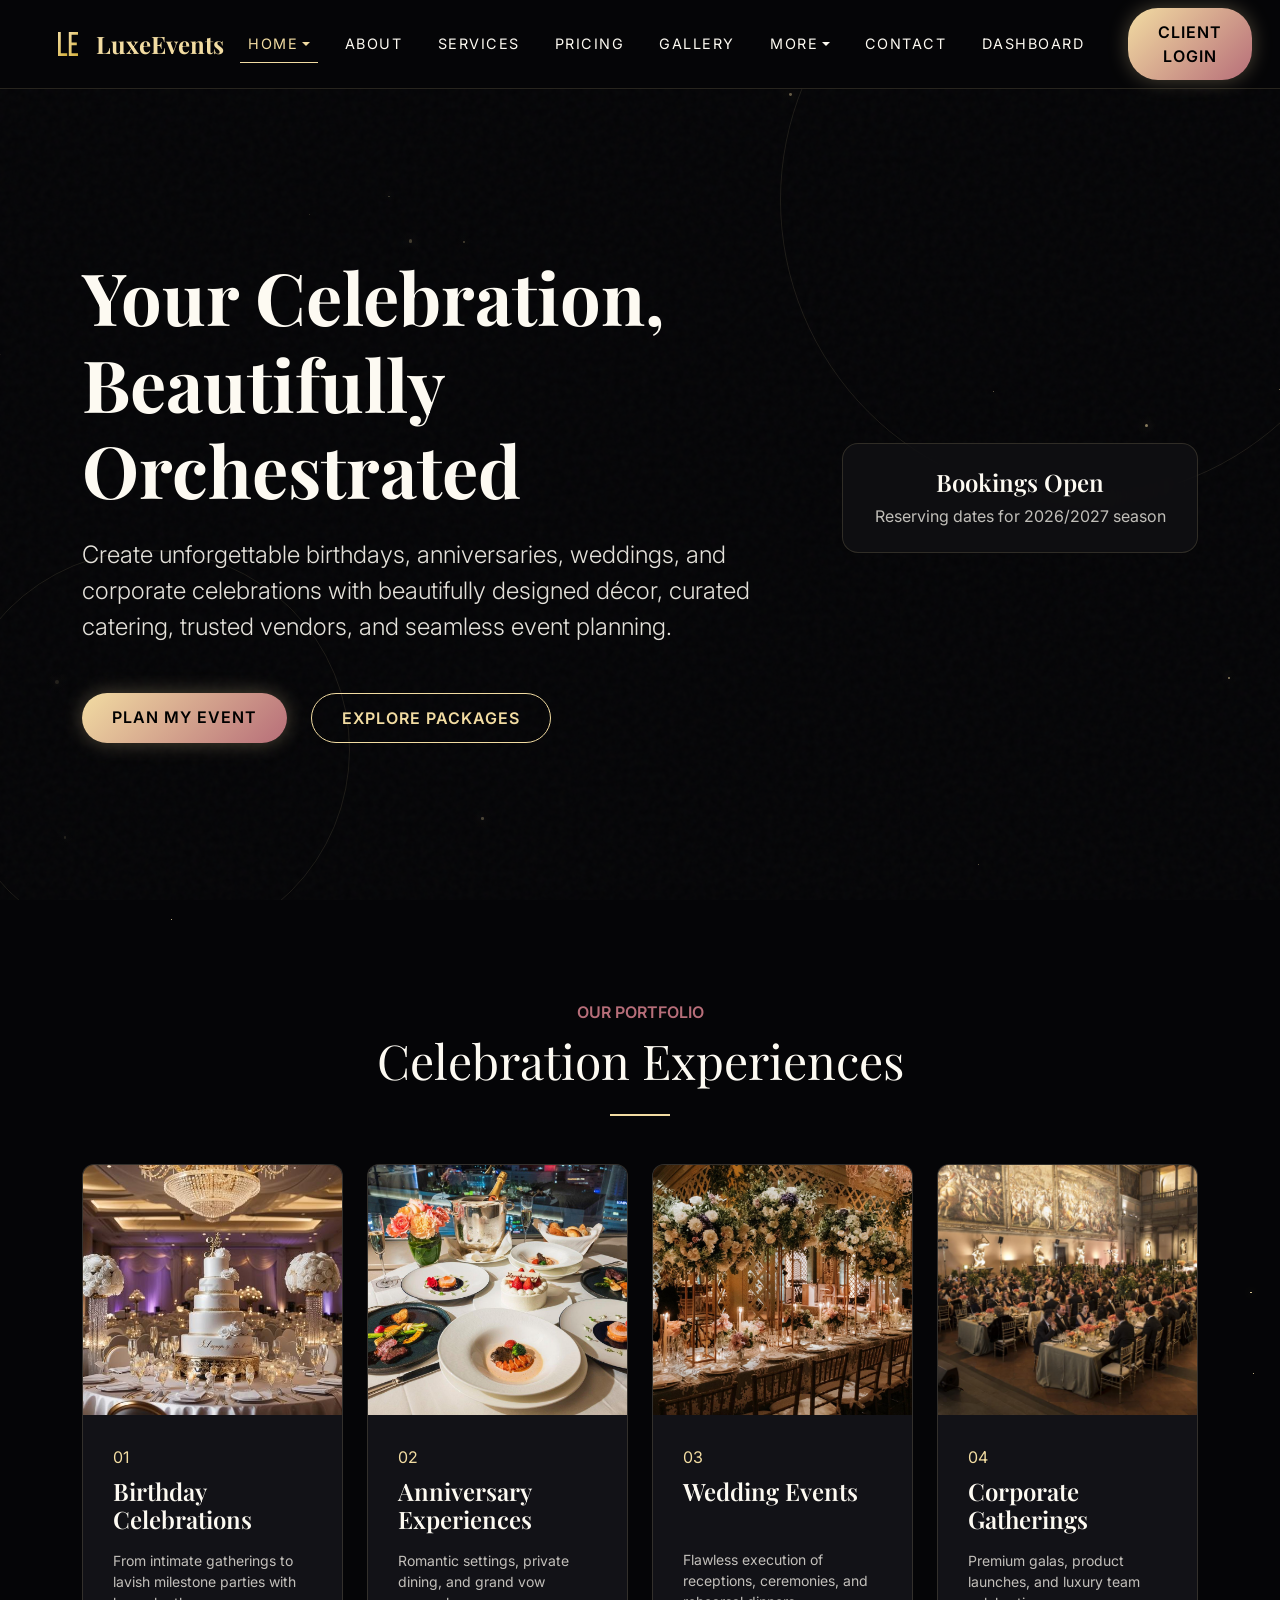
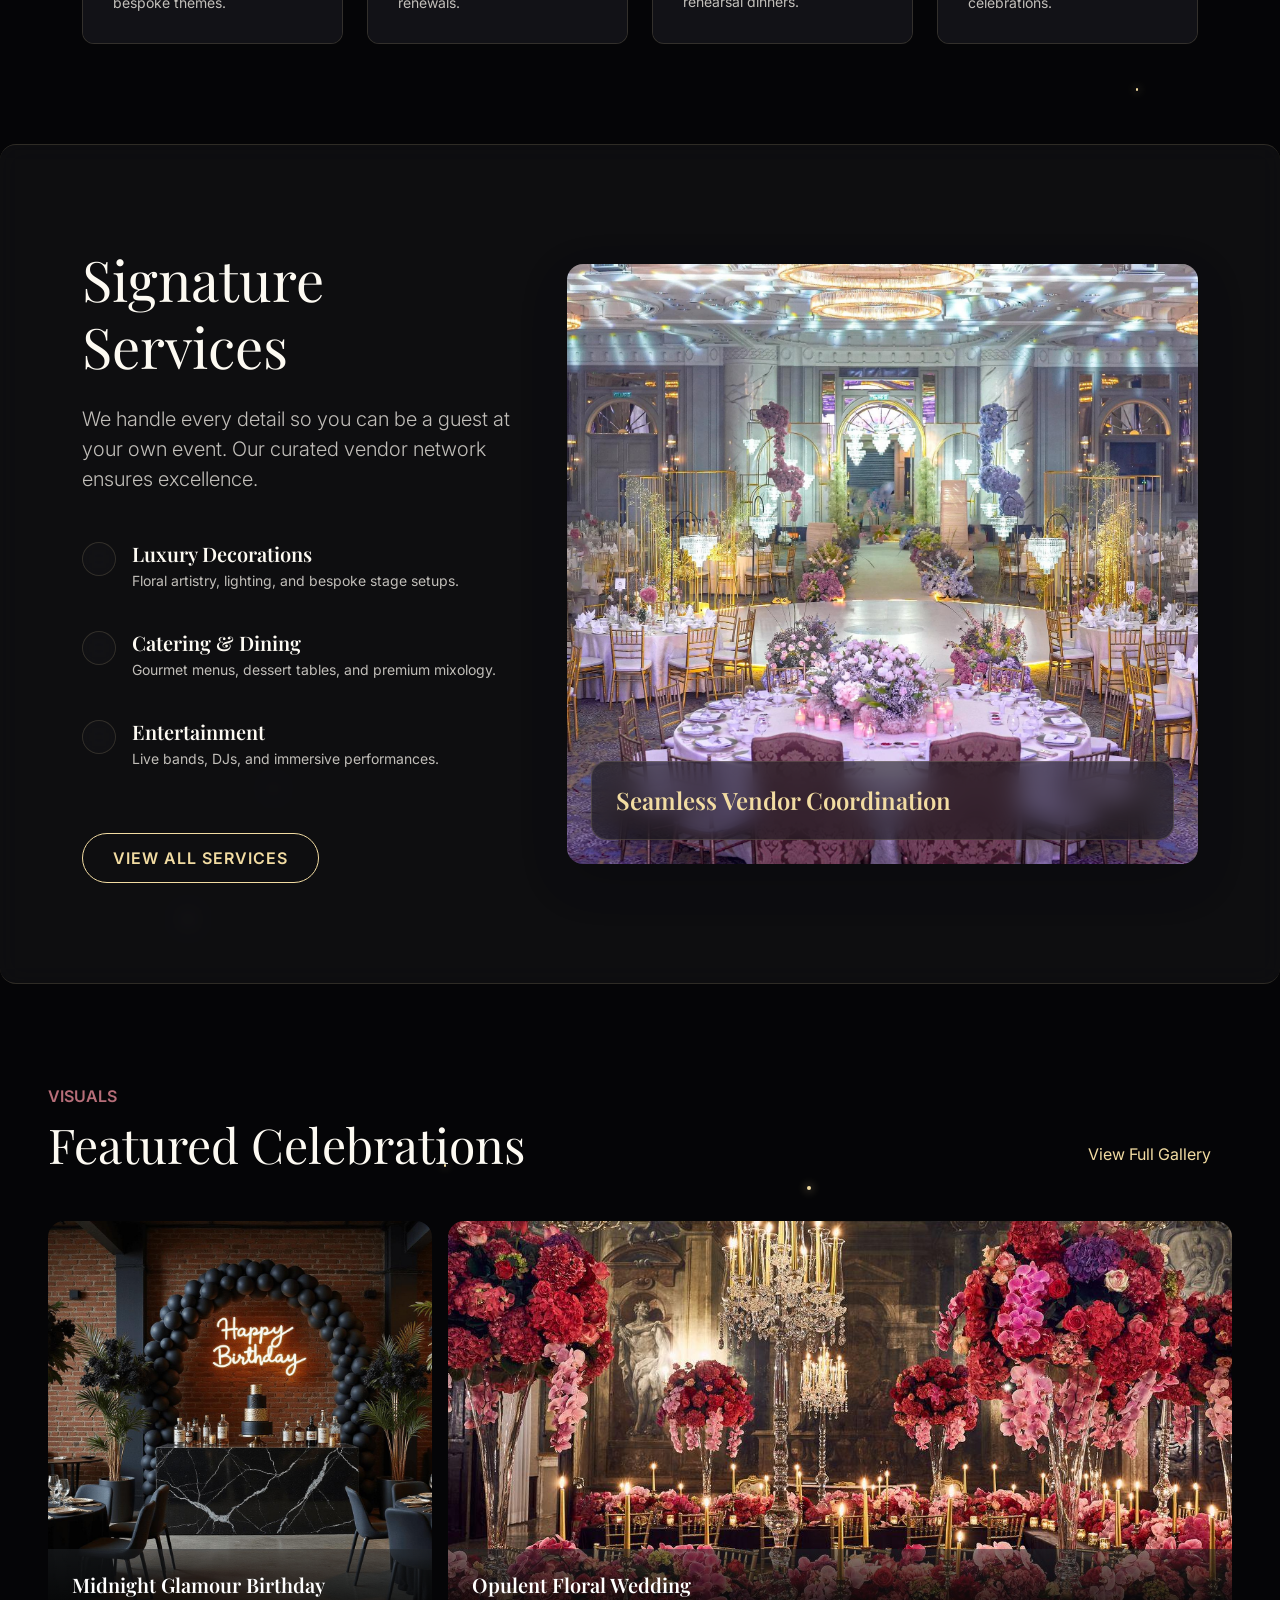
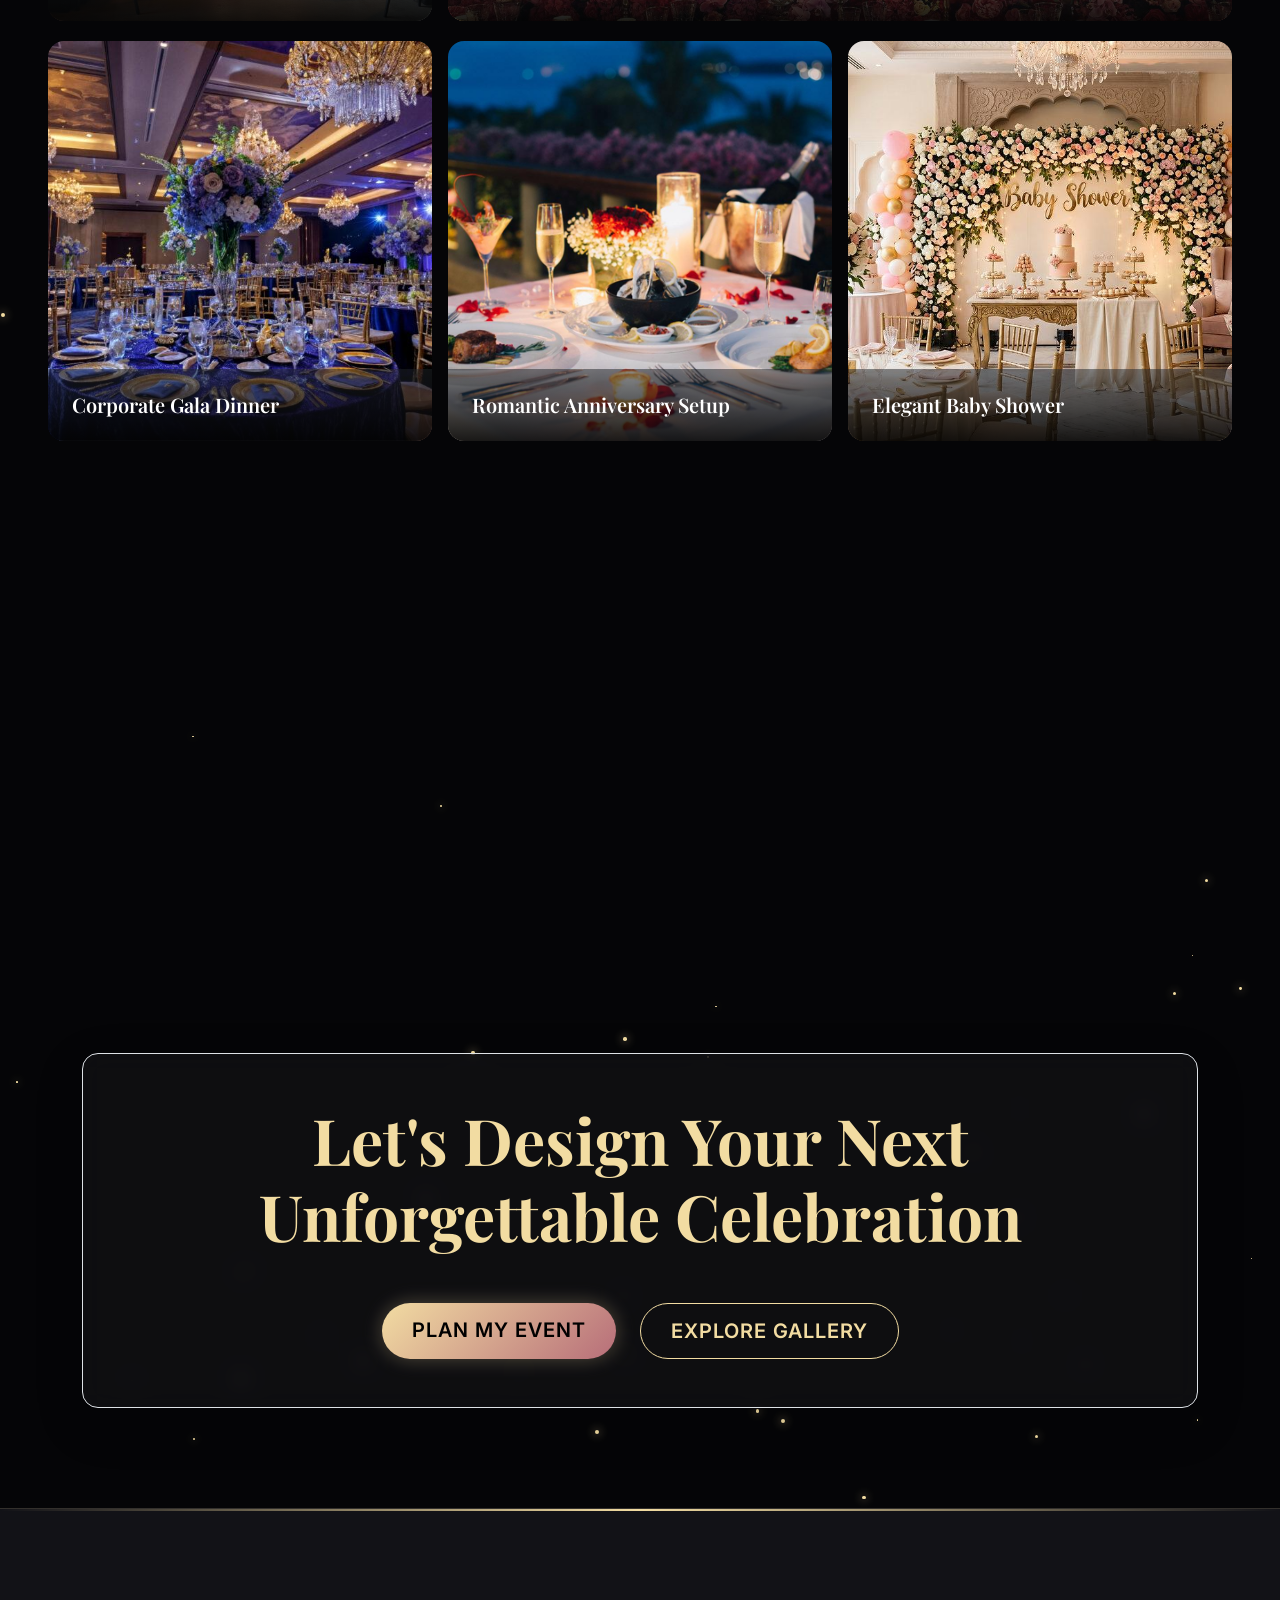
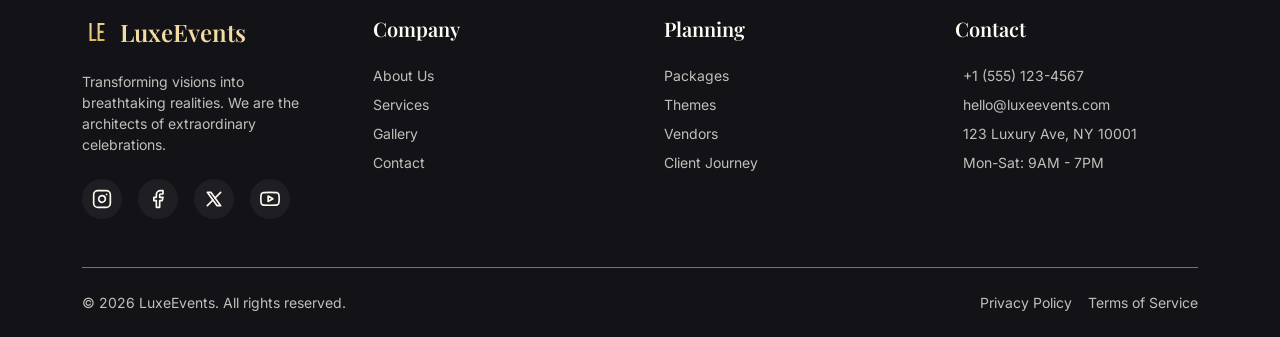
==== index.html @ a37e42c8 "Initial commit - Event & Birthday Party Planner website" ====
<!DOCTYPE html>
<html lang="en" dir="ltr">
<head>
    <meta charset="UTF-8">
    <meta name="viewport" content="width=device-width, initial-scale=1.0">
    <meta name="description" content="Premium Catering Event & Birthday Party Planner. We orchestrate beautiful luxury celebrations.">
    <title>Home 1 | Catering Event & Birthday Party Planner | Luxury Celebrations</title>
    
    <!-- Bootstrap 5 CSS (for grid/utilities) -->
    <link href="https://cdn.jsdelivr.net/npm/bootstrap@5.3.2/dist/css/bootstrap.min.css" rel="stylesheet">
    
    <!-- Custom CSS -->
    <link rel="stylesheet" href="assets/css/style.css">
    
    <!-- Lucide Icons -->
    <script src="https://unpkg.com/lucide@latest"></script>
    <link rel="icon" type="image/svg+xml" href="assets/images/website_logo.svg">
</head>
<body>

    <!-- Glitter Background -->
    <div class="glitter-bg" data-particles="50"></div>

        <!-- Navigation -->
    <nav class="navbar navbar-expand-xl navbar-dark navbar-glass">
        <div class="container-fluid px-4 px-lg-5">
            <a class="navbar-brand text-gold fs-4 fw-bold d-flex align-items-center gap-2" href="index.html" style="font-family: var(--font-heading);"><img src="assets/images/website_logo.svg" alt="Logo" style="height: 40px; width: auto; border-radius: 8px;">LuxeEvents</a>
            <button class="navbar-toggler border-0 shadow-none" type="button" data-bs-toggle="collapse" data-bs-target="#mainNav">
                <i data-lucide="menu" class="text-gold"></i>
            </button>
            <div class="collapse navbar-collapse" id="mainNav">
                <ul class="navbar-nav mx-auto mb-2 mb-xl-0">
                    <li class="nav-item dropdown">
                        <a class="nav-link dropdown-toggle" href="#" role="button" data-bs-toggle="dropdown">Home</a>
                        <ul class="dropdown-menu glass-panel border-0 mt-3">
                            <li><a class="dropdown-item text-ivory" href="index.html">Home 1</a></li>
                            <li><a class="dropdown-item text-ivory" href="home-2.html">Home 2</a></li>
                        </ul>
                    </li>
                    <li class="nav-item"><a class="nav-link" href="about.html">About</a></li>
                    <li class="nav-item"><a class="nav-link" href="services.html">Services</a></li>
                    <li class="nav-item"><a class="nav-link" href="pricing.html">Pricing</a></li>
                    <li class="nav-item"><a class="nav-link" href="gallery.html">Gallery</a></li>
                    <li class="nav-item dropdown">
                        <a class="nav-link dropdown-toggle" href="#" role="button" data-bs-toggle="dropdown">More</a>
                        <ul class="dropdown-menu glass-panel border-0 mt-3">
                            <li><a class="dropdown-item text-ivory" href="event-themes.html">Themes</a></li>
                            <li><a class="dropdown-item text-ivory" href="vendors.html">Vendors</a></li>
                            <li><a class="dropdown-item text-ivory" href="client-journey.html">Journey</a></li>
                        </ul>
                    </li>
                    <li class="nav-item"><a class="nav-link" href="contact.html">Contact</a></li>
                    <li class="nav-item"><a class="nav-link" href="dashboard.html">Dashboard</a></li>
                </ul>
                <div class="d-flex align-items-center gap-3 mt-3 mt-xl-0">
                    <button id="themeToggle" class="btn btn-link text-gold p-0 text-decoration-none"><i data-lucide="moon"></i></button>
                    <button id="rtlToggle" class="btn btn-link text-gold p-0 text-decoration-none"><i data-lucide="arrow-left-right"></i></button>
                    <a href="login.html" class="btn btn-primary-luxury">Client Login</a>
                </div>
            </div>
        </div>
    </nav>

    <!-- Section 1: Cinematic Hero -->
    <header class="hero-section">
        <div class="hero-bg">
            <img src="https://images.unsplash.com/photo-1511795409834-ef04bbd61622?q=80&w=2069&auto=format&fit=crop" alt="Luxury Wedding Celebration">
        </div>
        <div class="hero-overlay"></div>
        <div class="floating-ring" style="width: 600px; height: 600px; right: -100px; top: -100px; animation-duration: 20s;"></div>
        <div class="floating-ring" style="width: 400px; height: 400px; left: -50px; bottom: -50px; animation-duration: 15s; animation-direction: reverse;"></div>

        <div class="container text-center text-lg-start position-relative z-3 pt-5">
            <div class="row align-items-center pt-5">
                <div class="col-lg-8 reveal-up active">
                    <h1 class="display-2 fw-bold mb-4 text-ivory">Your Celebration, <br>Beautifully Orchestrated</h1>
                    <p class="lead mb-5 fs-4 text-ivory" style="max-width: 700px; opacity: 0.9;">
                        Create unforgettable birthdays, anniversaries, weddings, and corporate celebrations with beautifully designed décor, curated catering, trusted vendors, and seamless event planning.
                    </p>
                    <div class="d-flex flex-column flex-sm-row gap-4 justify-content-center justify-content-lg-start">
                        <!-- Centered alignment rule applied conditionally in CSS if needed, but flex handles it for mobile here automatically -->
                        <a href="contact.html" class="btn btn-primary-luxury">Plan My Event</a>
                        <a href="pricing.html" class="btn btn-outline-luxury">Explore Packages</a>
                    </div>
                </div>
                <div class="col-lg-4 d-none d-lg-block reveal-up active" style="transition-delay: 0.2s;">
                    <div class="glass-panel p-4 text-center">
                        <i data-lucide="calendar-heart" class="text-gold mb-3" width="48" height="48"></i>
                        <h4 class="mb-2">Bookings Open</h4>
                        <p class="mb-0 text-ivory opacity-75">Reserving dates for 2026/2027 season</p>
                    </div>
                </div>
            </div>
        </div>
    </header>

    <!-- Section 2: Celebration Experiences -->
    <section class="section-padding position-relative">
        <div class="container">
            <div class="text-center mb-5 reveal-up">
                <span class="text-rose text-uppercase tracking-wider fw-semibold">Our Portfolio</span>
                <h2 class="display-5 mt-2 mb-4">Celebration Experiences</h2>
                <div class="mx-auto" style="width: 60px; height: 2px; background: var(--champagne-gold);"></div>
            </div>
            
            <div class="row g-4">
                <!-- Card 1 -->
                <div class="col-md-6 col-lg-3 reveal-up">
                    <div class="luxury-card h-100">
                        <img src="assets/images/Birthday Celebrations.png" alt="Birthday Celebration">
                        <div class="luxury-card-body">
                            <span class="text-gold mb-2 d-block">01</span>
                            <h4 class="mb-3">Birthday Celebrations</h4>
                            <p class="text-muted small mb-0">From intimate gatherings to lavish milestone parties with bespoke themes.</p>
                        </div>
                    </div>
                </div>
                <!-- Card 2 -->
                <div class="col-md-6 col-lg-3 reveal-up" style="transition-delay: 0.1s;">
                    <div class="luxury-card h-100">
                        <img src="assets/images/Anniversary Experiences.png" alt="Anniversary Event">
                        <div class="luxury-card-body">
                            <span class="text-gold mb-2 d-block">02</span>
                            <h4 class="mb-3">Anniversary Experiences</h4>
                            <p class="text-muted small mb-0">Romantic settings, private dining, and grand vow renewals.</p>
                        </div>
                    </div>
                </div>
                <!-- Card 3 -->
                <div class="col-md-6 col-lg-3 reveal-up" style="transition-delay: 0.2s;">
                    <div class="luxury-card h-100">
                        <img src="assets/images/Wedding Events.png" alt="Wedding Event">
                        <div class="luxury-card-body">
                            <span class="text-gold mb-2 d-block">03</span>
                            <h4 class="mb-3">Wedding Events</h4>
                            <p class="text-muted small mb-0">Flawless execution of receptions, ceremonies, and rehearsal dinners.</p>
                        </div>
                    </div>
                </div>
                <!-- Card 4 -->
                <div class="col-md-6 col-lg-3 reveal-up" style="transition-delay: 0.3s;">
                    <div class="luxury-card h-100">
                        <img src="assets/images/Corporate Gatherings.png" alt="Corporate Gathering">
                        <div class="luxury-card-body">
                            <span class="text-gold mb-2 d-block">04</span>
                            <h4 class="mb-3">Corporate Gatherings</h4>
                            <p class="text-muted small mb-0">Premium galas, product launches, and luxury team celebrations.</p>
                        </div>
                    </div>
                </div>
            </div>
        </div>
    </section>

    <!-- Section 3: Signature Services -->
    <section class="section-padding glass-panel border-start-0 border-end-0 border-radius-0 position-relative">
        <div class="container">
            <div class="row align-items-center g-5">
                <div class="col-lg-5 reveal-up">
                    <h2 class="display-4 mb-4">Signature Services</h2>
                    <p class="lead text-muted mb-5">We handle every detail so you can be a guest at your own event. Our curated vendor network ensures excellence.</p>
                    
                    <div class="d-flex flex-column gap-4">
                        <div class="d-flex align-items-start gap-3">
                            <div class="p-3 glass-panel rounded-circle d-inline-flex">
                                <i data-lucide="sparkles" class="text-gold"></i>
                            </div>
                            <div>
                                <h5 class="mb-1">Luxury Decorations</h5>
                                <p class="text-muted small">Floral artistry, lighting, and bespoke stage setups.</p>
                            </div>
                        </div>
                        <div class="d-flex align-items-start gap-3">
                            <div class="p-3 glass-panel rounded-circle d-inline-flex">
                                <i data-lucide="utensils-crossed" class="text-gold"></i>
                            </div>
                            <div>
                                <h5 class="mb-1">Catering & Dining</h5>
                                <p class="text-muted small">Gourmet menus, dessert tables, and premium mixology.</p>
                            </div>
                        </div>
                        <div class="d-flex align-items-start gap-3">
                            <div class="p-3 glass-panel rounded-circle d-inline-flex">
                                <i data-lucide="music" class="text-gold"></i>
                            </div>
                            <div>
                                <h5 class="mb-1">Entertainment</h5>
                                <p class="text-muted small">Live bands, DJs, and immersive performances.</p>
                            </div>
                        </div>
                    </div>
                    <div class="mt-5">
                        <a href="services.html" class="btn btn-outline-luxury">View All Services</a>
                    </div>
                </div>
                <div class="col-lg-7 reveal-up" style="transition-delay: 0.2s;">
                    <div class="position-relative">
                        <img src="assets/images/Signature Services.png" class="img-fluid rounded-4 shadow-lg w-100" style="height: 600px; object-fit: cover;" alt="Event Setup">
                        <div class="position-absolute bottom-0 start-0 p-4 w-100">
                            <div class="glass-panel p-4 rounded-4">
                                <h4 class="mb-0 text-gold">Seamless Vendor Coordination</h4>
                            </div>
                        </div>
                    </div>
                </div>
            </div>
        </div>
    </section>

    <!-- Section 4: Featured Celebrations Gallery -->
    <section class="section-padding">
        <div class="container-fluid px-lg-5">
            <div class="d-flex justify-content-between align-items-end mb-5 reveal-up">
                <div>
                    <span class="text-rose text-uppercase tracking-wider fw-semibold">Visuals</span>
                    <h2 class="display-5 mt-2 mb-0">Featured Celebrations</h2>
                </div>
                <a href="gallery.html" class="btn btn-link text-gold text-decoration-none d-none d-md-block">View Full Gallery <i data-lucide="arrow-right" class="ms-2"></i></a>
            </div>
            
            <div class="row g-3">
                <div class="col-md-4 reveal-up">
                    <div class="position-relative overflow-hidden rounded-4 group" style="height: 400px;">
                        <img src="assets/images/Midnight Glamour Birthday.png" class="w-100 h-100" style="object-fit: cover; transition: transform 0.6s ease;" alt="Birthday Decor" onmouseover="this.style.transform='scale(1.1)'" onmouseout="this.style.transform='scale(1)'">
                        <div class="position-absolute bottom-0 start-0 w-100 p-4 bg-dark bg-opacity-50" style="background: linear-gradient(to top, rgba(0,0,0,0.8), transparent);">
                            <h5 class="mb-0 text-white">Midnight Glamour Birthday</h5>
                        </div>
                    </div>
                </div>
                <div class="col-md-8 reveal-up" style="transition-delay: 0.1s;">
                    <div class="position-relative overflow-hidden rounded-4 group" style="height: 400px;">
                        <img src="assets/images/Opulent Floral Wedding.png" class="w-100 h-100" style="object-fit: cover; transition: transform 0.6s ease;" alt="Wedding Decor" onmouseover="this.style.transform='scale(1.1)'" onmouseout="this.style.transform='scale(1)'">
                        <div class="position-absolute bottom-0 start-0 w-100 p-4 bg-dark bg-opacity-50" style="background: linear-gradient(to top, rgba(0,0,0,0.8), transparent);">
                            <h5 class="mb-0 text-white">Opulent Floral Wedding</h5>
                        </div>
                    </div>
                </div>
            </div>
            
            <!-- Added 3 more image cards below -->
            <div class="row g-3 mt-1">
                <div class="col-md-4 reveal-up">
                    <div class="position-relative overflow-hidden rounded-4 group" style="height: 400px;">
                        <img src="assets/images/Corporate Gala Dinner.png" class="w-100 h-100" style="object-fit: cover; transition: transform 0.6s ease;" alt="Corporate Gala Dinner" onmouseover="this.style.transform='scale(1.1)'" onmouseout="this.style.transform='scale(1)'">
                        <div class="position-absolute bottom-0 start-0 w-100 p-4 bg-dark bg-opacity-50" style="background: linear-gradient(to top, rgba(0,0,0,0.8), transparent);">
                            <h5 class="mb-0 text-white">Corporate Gala Dinner</h5>
                        </div>
                    </div>
                </div>
                <div class="col-md-4 reveal-up" style="transition-delay: 0.1s;">
                    <div class="position-relative overflow-hidden rounded-4 group" style="height: 400px;">
                        <img src="assets/images/Romantic Anniversary Setup.png" class="w-100 h-100" style="object-fit: cover; transition: transform 0.6s ease;" alt="Romantic Anniversary Setup" onmouseover="this.style.transform='scale(1.1)'" onmouseout="this.style.transform='scale(1)'">
                        <div class="position-absolute bottom-0 start-0 w-100 p-4 bg-dark bg-opacity-50" style="background: linear-gradient(to top, rgba(0,0,0,0.8), transparent);">
                            <h5 class="mb-0 text-white">Romantic Anniversary Setup</h5>
                        </div>
                    </div>
                </div>
                <div class="col-md-4 reveal-up" style="transition-delay: 0.2s;">
                    <div class="position-relative overflow-hidden rounded-4 group" style="height: 400px;">
                        <img src="assets/images/Elegant Baby Shower.png" class="w-100 h-100" style="object-fit: cover; transition: transform 0.6s ease;" alt="Elegant Baby Shower" onmouseover="this.style.transform='scale(1.1)'" onmouseout="this.style.transform='scale(1)'">
                        <div class="position-absolute bottom-0 start-0 w-100 p-4 bg-dark bg-opacity-50" style="background: linear-gradient(to top, rgba(0,0,0,0.8), transparent);">
                            <h5 class="mb-0 text-white">Elegant Baby Shower</h5>
                        </div>
                    </div>
                </div>
            </div>
        </div>
    </section>

    <!-- Section 5: Why Clients Choose Us -->
    <section class="section-padding position-relative">
        <div class="container">
            <div class="text-center reveal-up">
                <h2 class="display-5 mb-5">The Numbers Behind The Magic</h2>
                <div class="row g-4">
                    <div class="col-6 col-md-3">
                        <h2 class="display-3 fw-bold text-gold mb-2">500+</h2>
                        <p class="text-uppercase tracking-wider small text-muted mb-0">Celebrations Designed</p>
                    </div>
                    <div class="col-6 col-md-3">
                        <h2 class="display-3 fw-bold text-gold mb-2">120+</h2>
                        <p class="text-uppercase tracking-wider small text-muted mb-0">Trusted Vendors</p>
                    </div>
                    <div class="col-6 col-md-3">
                        <h2 class="display-3 fw-bold text-gold mb-2">98%</h2>
                        <p class="text-uppercase tracking-wider small text-muted mb-0">Client Satisfaction</p>
                    </div>
                    <div class="col-6 col-md-3">
                        <h2 class="display-3 fw-bold text-gold mb-2">8+</h2>
                        <p class="text-uppercase tracking-wider small text-muted mb-0">Years Experience</p>
                    </div>
                </div>
            </div>
        </div>
    </section>

    <!-- Section 6: Final CTA -->
    <section class="section-padding position-relative text-center overflow-hidden">
        <div class="glitter-bg" data-particles="30"></div>
        <div class="container position-relative z-3 reveal-up">
            <div class="glass-panel p-5 rounded-4 shadow-lg border">
                <i data-lucide="gem" class="text-rose mb-4" width="48" height="48"></i>
                <h2 class="display-3 fw-bold mb-4 text-gold">Let's Design Your Next<br>Unforgettable Celebration</h2>
                <div class="d-flex flex-column flex-sm-row gap-4 justify-content-center mt-5">
                    <a href="contact.html" class="btn btn-primary-luxury btn-lg">Plan My Event</a>
                    <a href="gallery.html" class="btn btn-outline-luxury btn-lg">Explore Gallery</a>
                </div>
            </div>
        </div>
    </section>

    <!-- Footer -->
    <footer class="luxury-footer pb-4">
        <div class="footer-gold-line"></div>
        <div class="container pt-5">
            <div class="row g-5 mb-5">
                <div class="col-lg-3 col-md-6">
                    <div class="d-flex align-items-center gap-2 mb-4"><img src="assets/images/website_logo.svg" alt="Logo" style="height: 30px; width: auto; border-radius: 4px;"><h4 class="text-gold mb-0" style="font-family: var(--font-heading);">LuxeEvents</h4></div>
                    <p class="text-muted small pe-4">Transforming visions into breathtaking realities. We are the architects of extraordinary celebrations.</p>
                    <div class="d-flex gap-3 mt-4 align-items-center">
                        <a href="#" class="social-icon-link text-decoration-none" aria-label="Instagram">
                            <svg xmlns="http://www.w3.org/2000/svg" width="20" height="20" viewBox="0 0 24 24" fill="none" stroke="currentColor" stroke-width="2" stroke-linecap="round" stroke-linejoin="round"><rect x="2" y="2" width="20" height="20" rx="5" ry="5"></rect><path d="M16 11.37A4 4 0 1 1 12.63 8 4 4 0 0 1 16 11.37z"></path><line x1="17.5" y1="6.5" x2="17.51" y2="6.5"></line></svg>
                        </a>
                        <a href="#" class="social-icon-link text-decoration-none" aria-label="Facebook">
                            <svg xmlns="http://www.w3.org/2000/svg" width="20" height="20" viewBox="0 0 24 24" fill="none" stroke="currentColor" stroke-width="2" stroke-linecap="round" stroke-linejoin="round"><path d="M18 2h-3a5 5 0 0 0-5 5v3H7v4h3v8h4v-8h3l1-4h-4V7a1 1 0 0 1 1-1h3z"></path></svg>
                        </a>
                        <a href="#" class="social-icon-link text-decoration-none" aria-label="X (Twitter)">
                            <svg xmlns="http://www.w3.org/2000/svg" width="20" height="20" viewBox="0 0 24 24" fill="none" stroke="currentColor" stroke-width="2" stroke-linecap="round" stroke-linejoin="round"><path d="M4 4l11.733 16h4.267l-11.733 -16z" /><path d="M4 20l6.768 -6.768m2.46 -2.46l6.772 -6.772" /></svg>
                        </a>
                        <a href="#" class="social-icon-link text-decoration-none" aria-label="YouTube">
                            <svg xmlns="http://www.w3.org/2000/svg" width="20" height="20" viewBox="0 0 24 24" fill="none" stroke="currentColor" stroke-width="2" stroke-linecap="round" stroke-linejoin="round"><path d="M22.54 6.42a2.78 2.78 0 0 0-1.94-2C18.88 4 12 4 12 4s-6.88 0-8.6.46a2.78 2.78 0 0 0-1.94 2A29 29 0 0 0 1 11.75a29 29 0 0 0 .46 5.33A2.78 2.78 0 0 0 3.4 19c1.72.46 8.6.46 8.6.46s6.88 0 8.6-.46a2.78 2.78 0 0 0 1.94-2 29 29 0 0 0 .46-5.25 29 29 0 0 0-.46-5.33z"></path><polygon points="9.75 15.02 15.5 11.75 9.75 8.48 9.75 15.02"></polygon></svg>
                        </a>
                    </div>
                </div>
                <div class="col-lg-3 col-md-6">
                    <h5 class="mb-4">Company</h5>
                    <ul class="list-unstyled d-flex flex-column gap-2 small">
                        <li><a href="about.html" class="text-muted text-decoration-none hover-gold">About Us</a></li>
                        <li><a href="services.html" class="text-muted text-decoration-none">Services</a></li>
                        <li><a href="gallery.html" class="text-muted text-decoration-none">Gallery</a></li>
                        <li><a href="contact.html" class="text-muted text-decoration-none">Contact</a></li>
                    </ul>
                </div>
                <div class="col-lg-3 col-md-6">
                    <h5 class="mb-4">Planning</h5>
                    <ul class="list-unstyled d-flex flex-column gap-2 small">
                        <li><a href="pricing.html" class="text-muted text-decoration-none">Packages</a></li>
                        <li><a href="event-themes.html" class="text-muted text-decoration-none">Themes</a></li>
                        <li><a href="vendors.html" class="text-muted text-decoration-none">Vendors</a></li>
                        <li><a href="client-journey.html" class="text-muted text-decoration-none">Client Journey</a></li>
                    </ul>
                </div>
                <div class="col-lg-3 col-md-6">
                    <h5 class="mb-4">Contact</h5>
                    <ul class="list-unstyled d-flex flex-column gap-2 small text-muted">
                        <li class="d-flex gap-2"><i data-lucide="phone" width="16" height="16" class="text-gold mt-1"></i> +1 (555) 123-4567</li>
                        <li class="d-flex gap-2"><i data-lucide="mail" width="16" height="16" class="text-gold mt-1"></i> hello@luxeevents.com</li>
                        <li class="d-flex gap-2"><i data-lucide="map-pin" width="16" height="16" class="text-gold mt-1"></i> 123 Luxury Ave, NY 10001</li>
                        <li class="d-flex gap-2"><i data-lucide="clock" width="16" height="16" class="text-gold mt-1"></i> Mon-Sat: 9AM - 7PM</li>
                    </ul>
                </div>
            </div>
            <div class="border-top border-secondary pt-4 d-flex flex-column flex-md-row justify-content-between align-items-center small text-muted">
                <p class="mb-0">&copy; 2026 LuxeEvents. All rights reserved.</p>
                <div class="d-flex gap-3 mt-3 mt-md-0">
                    <a href="#" class="text-muted text-decoration-none">Privacy Policy</a>
                    <a href="#" class="text-muted text-decoration-none">Terms of Service</a>
                </div>
            </div>
        </div>
    </footer>





    <!-- Bootstrap JS -->
    <script src="https://cdn.jsdelivr.net/npm/bootstrap@5.3.2/dist/js/bootstrap.bundle.min.js"></script>
    
    <!-- Custom JS -->
    <script src="assets/js/main.js"></script>
    
    <!-- Initialize Lucide Icons -->
    <script>
      lucide.createIcons();
    </script>
</body>
</html>
---- assets/css/style.css ----
/* 
  Catering Event & Birthday Party Planner
  Luxury Futuristic Theme
*/

@import url('https://fonts.googleapis.com/css2?family=Playfair+Display:ital,wght@0,400;0,600;0,700;1,400&family=Inter:wght@300;400;500;600&display=swap');

:root {
  /* Colors */
  --obsidian-black: #050507;
  --obsidian-light: #121217;
  --champagne-gold: #F2DCA2;
  --champagne-gold-dim: rgba(242, 220, 162, 0.2);
  --rose-gold: #B76E79;
  --luxury-magenta: #8B008B;
  --deep-plum: #1c0024;
  --ruby-red: #9B111E;
  --ivory: #FDFAF2;
  --glass-bg: rgba(20, 20, 24, 0.6);
  --glass-border: rgba(242, 220, 162, 0.15);
  --text-muted-color: rgba(253, 250, 242, 0.75);

  /* Typography */
  --font-heading: 'Playfair Display', serif;
  --font-body: 'Inter', sans-serif;

  /* Shadows */
  --glow-gold: 0 0 20px rgba(242, 220, 162, 0.3);
  --glow-rose: 0 0 30px rgba(183, 110, 121, 0.4);

  /* Transitions */
  --transition-smooth: all 0.4s cubic-bezier(0.25, 0.46, 0.45, 0.94);
}

/* Light Theme Variables */
[data-theme="light"] {
  --obsidian-black: #FDFAF2;
  --obsidian-light: #f5f0e1;
  --champagne-gold: #d4af37;
  --champagne-gold-dim: rgba(212, 175, 55, 0.2);
  --rose-gold: #a14c59;
  --luxury-magenta: #700070;
  --deep-plum: #36013F;
  --ruby-red: #800010;
  --ivory: #050507;
  --glass-bg: rgba(253, 250, 242, 0.7);
  --glass-border: rgba(212, 175, 55, 0.3);
  --text-muted-color: rgba(5, 5, 7, 0.75);
}

/* Reset & Base */
*,
*::before,
*::after {
  box-sizing: border-box;
  margin: 0;
  padding: 0;
}

body {
  font-family: var(--font-body);
  background-color: var(--obsidian-black);
  color: var(--ivory);
  overflow-x: hidden;
  transition: background-color 0.4s ease, color 0.4s ease;
  position: relative;
}

/* Body texture overlay */
body::before {
  content: '';
  position: fixed;
  top: 0;
  left: 0;
  right: 0;
  bottom: 0;
  background-image: url('data:image/svg+xml;utf8,<svg viewBox="0 0 200 200" xmlns="http://www.w3.org/2000/svg"><filter id="noiseFilter"><feTurbulence type="fractalNoise" baseFrequency="0.65" numOctaves="3" stitchTiles="stitch"/></filter><rect width="100%" height="100%" filter="url(%23noiseFilter)"/></svg>');
  opacity: 0.03;
  pointer-events: none;
  z-index: 0;
}

h1,
h2,
h3,
h4,
h5,
h6 {
  font-family: var(--font-heading);
  font-weight: 600;
  line-height: 1.2;
}

a {
  text-decoration: none;
  color: var(--ivory);
  transition: var(--transition-smooth);
}

a:hover {
  color: var(--champagne-gold);
}

/* Typography Utilities */
.text-gold {
  color: var(--champagne-gold);
}

.text-rose {
  color: var(--rose-gold);
}

.text-ivory {
  color: var(--ivory);
}

.text-muted {
  color: var(--text-muted-color) !important;
}

.metallic-text {
  background: linear-gradient(to right, var(--champagne-gold), #fff, var(--champagne-gold));
  -webkit-background-clip: text;
  background-clip: text;
  color: transparent;
  display: inline-block;
}

/* Global Layout Utilities */
.section-padding {
  padding: 100px 0;
}

.glass-panel {
  background: var(--glass-bg);
  backdrop-filter: blur(12px);
  -webkit-backdrop-filter: blur(12px);
  border: 1px solid var(--glass-border);
  border-radius: 16px;
}

/* Navigation */
.navbar-glass {
  position: fixed;
  top: 0;
  width: 100%;
  z-index: 1000;
  background: var(--obsidian-black);
  backdrop-filter: blur(10px);
  -webkit-backdrop-filter: blur(10px);
  border-bottom: 1px solid var(--glass-border);
  transition: var(--transition-smooth);
}

.navbar-glass.scrolled {
  padding: 10px 0;
  background: var(--obsidian-black);
  box-shadow: 0 4px 30px rgba(0, 0, 0, 0.5);
}

.navbar-nav {
  gap: 1.2rem;
}

.nav-link {
  color: var(--ivory) !important;
  font-size: 0.9rem;
  text-transform: uppercase;
  letter-spacing: 1.5px;
  position: relative;
  padding-left: 0.5rem !important;
  padding-right: 0.5rem !important;
}

.nav-link::before {
  content: '';
  position: absolute;
  width: 0;
  height: 1px;
  bottom: 0;
  left: 0;
  background-color: var(--champagne-gold);
  transition: width 0.3s ease;
}

.nav-link:hover::before,
.nav-link.active::before {
  width: 100%;
}

.nav-link:hover,
.nav-link.active {
  color: var(--champagne-gold) !important;
}

/* Light Theme overrides for Navbar */
[data-theme="light"] .navbar-glass {
  background: rgba(255, 255, 255, 0.95);
  border-bottom: 1px solid rgba(0, 0, 0, 0.1);
}

[data-theme="light"] .navbar-glass.scrolled {
  background: rgba(255, 255, 255, 1);
  box-shadow: 0 4px 30px rgba(0, 0, 0, 0.05);
}

[data-theme="light"] .navbar-glass .nav-link {
  color: #000000 !important;
}

[data-theme="light"] .navbar-glass .nav-link:hover,
[data-theme="light"] .navbar-glass .nav-link.active {
  color: var(--champagne-gold) !important;
}

[data-theme="light"] .navbar-glass .navbar-toggler i,
[data-theme="light"] .navbar-glass #themeToggle i,
[data-theme="light"] .navbar-glass #rtlToggle i {
  color: #000000 !important;
}

/* Buttons */
.btn-primary-luxury {
  background: linear-gradient(135deg, var(--champagne-gold) 0%, var(--rose-gold) 100%);
  color: #000;
  border: none;
  padding: 12px 30px;
  border-radius: 30px;
  font-weight: 600;
  text-transform: uppercase;
  letter-spacing: 1px;
  position: relative;
  overflow: hidden;
  z-index: 1;
  transition: var(--transition-smooth);
  box-shadow: var(--glow-gold);
}

.btn-primary-luxury::before {
  content: '';
  position: absolute;
  top: 0;
  left: -100%;
  width: 100%;
  height: 100%;
  background: linear-gradient(90deg, transparent, rgba(255, 255, 255, 0.4), transparent);
  transition: all 0.5s ease;
  z-index: -1;
}

.btn-primary-luxury:hover::before {
  left: 100%;
}

.btn-primary-luxury:hover {
  transform: translateY(-2px);
  box-shadow: 0 5px 25px rgba(242, 220, 162, 0.5);
  color: #000;
}

.btn-outline-luxury {
  background: transparent;
  color: var(--champagne-gold);
  border: 1px solid var(--champagne-gold);
  padding: 12px 30px;
  border-radius: 30px;
  font-weight: 600;
  text-transform: uppercase;
  letter-spacing: 1px;
  transition: var(--transition-smooth);
}

.btn-outline-luxury:hover {
  background: var(--champagne-gold-dim);
  color: var(--champagne-gold);
  box-shadow: var(--glow-gold);
}

/* Glitter Background Effects */
.glitter-bg {
  position: absolute;
  top: 0;
  left: 0;
  right: 0;
  bottom: 0;
  overflow: hidden;
  z-index: -1;
  pointer-events: none;
}

.particle {
  position: absolute;
  width: 3px;
  height: 3px;
  background: var(--champagne-gold);
  border-radius: 50%;
  box-shadow: 0 0 10px var(--champagne-gold);
  animation: floatUp infinite linear;
}

@keyframes floatUp {
  0% {
    transform: translateY(100vh) scale(0);
    opacity: 0;
  }

  10% {
    opacity: 1;
  }

  90% {
    opacity: 1;
  }

  100% {
    transform: translateY(-10vh) scale(1.5);
    opacity: 0;
  }
}

/* 3D Cards */
.luxury-card {
  position: relative;
  background: var(--obsidian-light);
  border: 1px solid var(--glass-border);
  border-radius: 12px;
  overflow: hidden;
  transition: var(--transition-smooth);
  transform-style: preserve-3d;
}

.luxury-card:hover {
  transform: translateY(-10px) scale(1.02);
  box-shadow: 0 20px 40px rgba(0, 0, 0, 0.6), var(--glow-rose);
  border-color: var(--champagne-gold);
}

.luxury-card img {
  width: 100%;
  height: 250px;
  object-fit: cover;
  transition: transform 0.8s ease;
}

.luxury-card:hover img {
  transform: scale(1.1);
}

.luxury-card-body {
  padding: 30px;
  position: relative;
  z-index: 2;
  background: linear-gradient(to top, var(--obsidian-light) 60%, transparent);
  display: flex;
  flex-direction: column;
  flex-grow: 1;
}

.luxury-card-body h4 {
  min-height: 3.5rem;
}

/* Scroll Animations */
.reveal-up {
  opacity: 0;
  transform: translateY(50px);
  transition: all 0.8s cubic-bezier(0.5, 0, 0, 1);
}

.reveal-up.active {
  opacity: 1;
  transform: translateY(0);
}

/* Header/Hero Section */
.hero-section {
  position: relative;
  height: 100vh;
  display: flex;
  align-items: center;
  overflow: hidden;
}

.hero-bg {
  position: absolute;
  top: 0;
  left: 0;
  right: 0;
  bottom: 0;
  z-index: -2;
}

.hero-bg img {
  width: 100%;
  height: 100%;
  object-fit: cover;
  opacity: 0.6;
  animation: zoomInOut 20s ease-in-out infinite;
}

@keyframes zoomInOut {
  0% {
    transform: scale(1);
  }

  50% {
    transform: scale(1.1);
  }

  100% {
    transform: scale(1);
  }
}

.hero-overlay {
  position: absolute;
  top: 0;
  left: 0;
  right: 0;
  bottom: 0;
  background: linear-gradient(to right, rgba(5, 5, 7, 0.9) 0%, rgba(5, 5, 7, 0.4) 100%);
  z-index: -1;
}

.floating-ring {
  position: absolute;
  border: 1px solid rgba(242, 220, 162, 0.1);
  border-radius: 50%;
  animation: rotate infinite linear;
}

@keyframes rotate {
  from {
    transform: rotate(0deg);
  }

  to {
    transform: rotate(360deg);
  }
}

/* Dashboard Sidebar */
.dashboard-layout {
  display: flex;
  min-height: 100vh;
}

.dashboard-sidebar {
  width: 280px;
  background: var(--obsidian-light);
  border-right: 1px solid var(--glass-border);
  padding: 30px 0;
  position: fixed;
  height: 100vh;
  overflow-y: auto;
}

.dashboard-content {
  flex: 1;
  margin-left: 280px;
  padding: 40px;
}

/* Footer */
.luxury-footer {
  background: var(--obsidian-light);
  border-top: 1px solid var(--glass-border);
  position: relative;
  padding-top: 60px;
}

.footer-gold-line {
  position: absolute;
  top: 0;
  left: 0;
  right: 0;
  height: 2px;
  background: linear-gradient(90deg, transparent, var(--champagne-gold), transparent);
}

/* Mobile Footer — Center Alignment */
@media (max-width: 767.98px) {

  .luxury-footer .col-lg-3,
  .luxury-footer .col-md-6 {
    text-align: center;
  }

  /* Center the logo + brand name row */
  .luxury-footer .d-flex.align-items-center.gap-2 {
    justify-content: center;
  }

  /* Center social icons row */
  .luxury-footer .d-flex.gap-3 {
    justify-content: center;
  }

  /* Center contact list items that use d-flex */
  .luxury-footer ul li.d-flex {
    justify-content: center;
  }

  /* Center the bottom copyright bar */
  .luxury-footer .border-top {
    text-align: center;
  }

  .luxury-footer .border-top .d-flex {
    justify-content: center;
    margin-top: 0.5rem;
  }
}


.social-icon-link {
  color: var(--ivory);
  transition: all 0.3s ease;
  display: inline-flex;
  align-items: center;
  justify-content: center;
  width: 40px;
  height: 40px;
  border-radius: 50%;
  background: rgba(255, 255, 255, 0.05);
}

.social-icon-link:hover {
  color: var(--obsidian);
  background: var(--champagne-gold);
  transform: translateY(-3px);
  box-shadow: 0 5px 15px rgba(212, 175, 55, 0.3);
}

/* Form Styles */
.form-control-luxury {
  background: rgba(255, 255, 255, 0.05);
  border: 1px solid var(--glass-border);
  color: var(--ivory);
  border-radius: 8px;
  padding: 12px 20px;
  transition: all 0.3s ease;
}

.form-control-luxury:focus {
  background: rgba(255, 255, 255, 0.1);
  border-color: var(--champagne-gold);
  box-shadow: 0 0 10px rgba(242, 220, 162, 0.2);
  color: var(--ivory);
}

/* RTL Support */
[dir="rtl"] {
  text-align: right;
}

[dir="rtl"] .dashboard-sidebar {
  border-right: none;
  border-left: 1px solid var(--glass-border);
  right: 0;
  left: auto;
}

[dir="rtl"] .dashboard-content {
  margin-left: 0;
  margin-right: 280px;
}

/* Responsive */
@media (max-width: 991px) {
  .dashboard-sidebar {
    transform: translateX(-100%);
    transition: transform 0.3s ease;
    z-index: 1001;
  }

  .dashboard-sidebar.show {
    transform: translateX(0);
  }

  .dashboard-content {
    margin-left: 0;
  }

  [dir="rtl"] .dashboard-sidebar {
    transform: translateX(100%);
  }

  [dir="rtl"] .dashboard-sidebar.show {
    transform: translateX(0);
  }

  [dir="rtl"] .dashboard-content {
    margin-right: 0;
  }
}

@media (max-width: 1199.98px) {
  .navbar-collapse {
    text-align: center;
  }

  .navbar-collapse .navbar-nav {
    align-items: center;
  }

  .navbar-collapse .dropdown-menu {
    text-align: center;
  }

  /* Make the action buttons container wrap into two rows */
  .navbar-collapse .d-flex {
    justify-content: center;
    width: 100%;
    flex-wrap: wrap;
    gap: 12px !important;
    padding-bottom: 16px;
  }

  /* Theme & RTL icon buttons stay on the same row */
  .navbar-collapse .d-flex #themeToggle,
  .navbar-collapse .d-flex #rtlToggle {
    flex: 0 0 auto;
  }

  /* Client Login button goes to its own row below */
  .navbar-collapse .d-flex .btn-primary-luxury {
    flex: 0 0 100%;
    text-align: center;
  }
}


/* Tablet 768px — 3-card sections: 2 up + 3rd centered */
@media (min-width: 768px) and (max-width: 991.98px) {

  /* Make every col-md-4 take 50% width so 2 cards fit per row */
  .col-md-4 {
    flex: 0 0 auto;
    width: 50%;
  }

  /* Center the parent row so the lone 3rd card sits in the middle */
  .row>.col-md-4 {
    display: flex;
    justify-content: center;
  }

  .row:has(> .col-md-4) {
    justify-content: center;
  }
}

/* 1024px — 4-card sections: display as 2×2 grid */
@media (min-width: 992px) and (max-width: 1199.98px) {
  /* col-lg-3 (4 per row) becomes 50% so 2 cards fit per row = 2×2 */
  .col-lg-3 {
    flex: 0 0 auto;
    width: 50% !important;
  }
  /* Center row so any orphaned cards sit in the middle */
  .row:has(> .col-lg-3) {
    justify-content: center;
  }
}



[data-theme="light"] .hero-section .text-ivory,
[data-theme="light"] .hero-section .lead,
[data-theme="light"] .hero-section p {
  color: #FDFAF2 !important;
}

[data-theme="light"] .hero-section .metallic-text {
  color: transparent !important;
  background: linear-gradient(to right, #d4af37, #fff, #d4af37);
  -webkit-background-clip: text;
  background-clip: text;
}

/* Scroll to Top Button */
.scroll-to-top {
  position: fixed;
  bottom: 30px;
  right: 30px;
  width: 45px;
  height: 45px;
  background-color: var(--champagne-gold);
  color: var(--obsidian-black);
  border: none;
  border-radius: 50%;
  display: flex;
  align-items: center;
  justify-content: center;
  box-shadow: 0 4px 15px rgba(0, 0, 0, 0.3);
  cursor: pointer;
  opacity: 0;
  visibility: hidden;
  transform: translateY(20px);
  transition: all 0.3s cubic-bezier(0.4, 0, 0.2, 1);
  z-index: 1000;
}

.scroll-to-top.visible {
  opacity: 1;
  visibility: visible;
  transform: translateY(0);
}

.scroll-to-top:hover {
  background-color: var(--ivory);
  color: var(--obsidian-black);
  transform: translateY(-5px);
  box-shadow: 0 6px 20px rgba(0, 0, 0, 0.4);
}

[dir="rtl"] .scroll-to-top {
  right: auto;
  left: 30px;
}
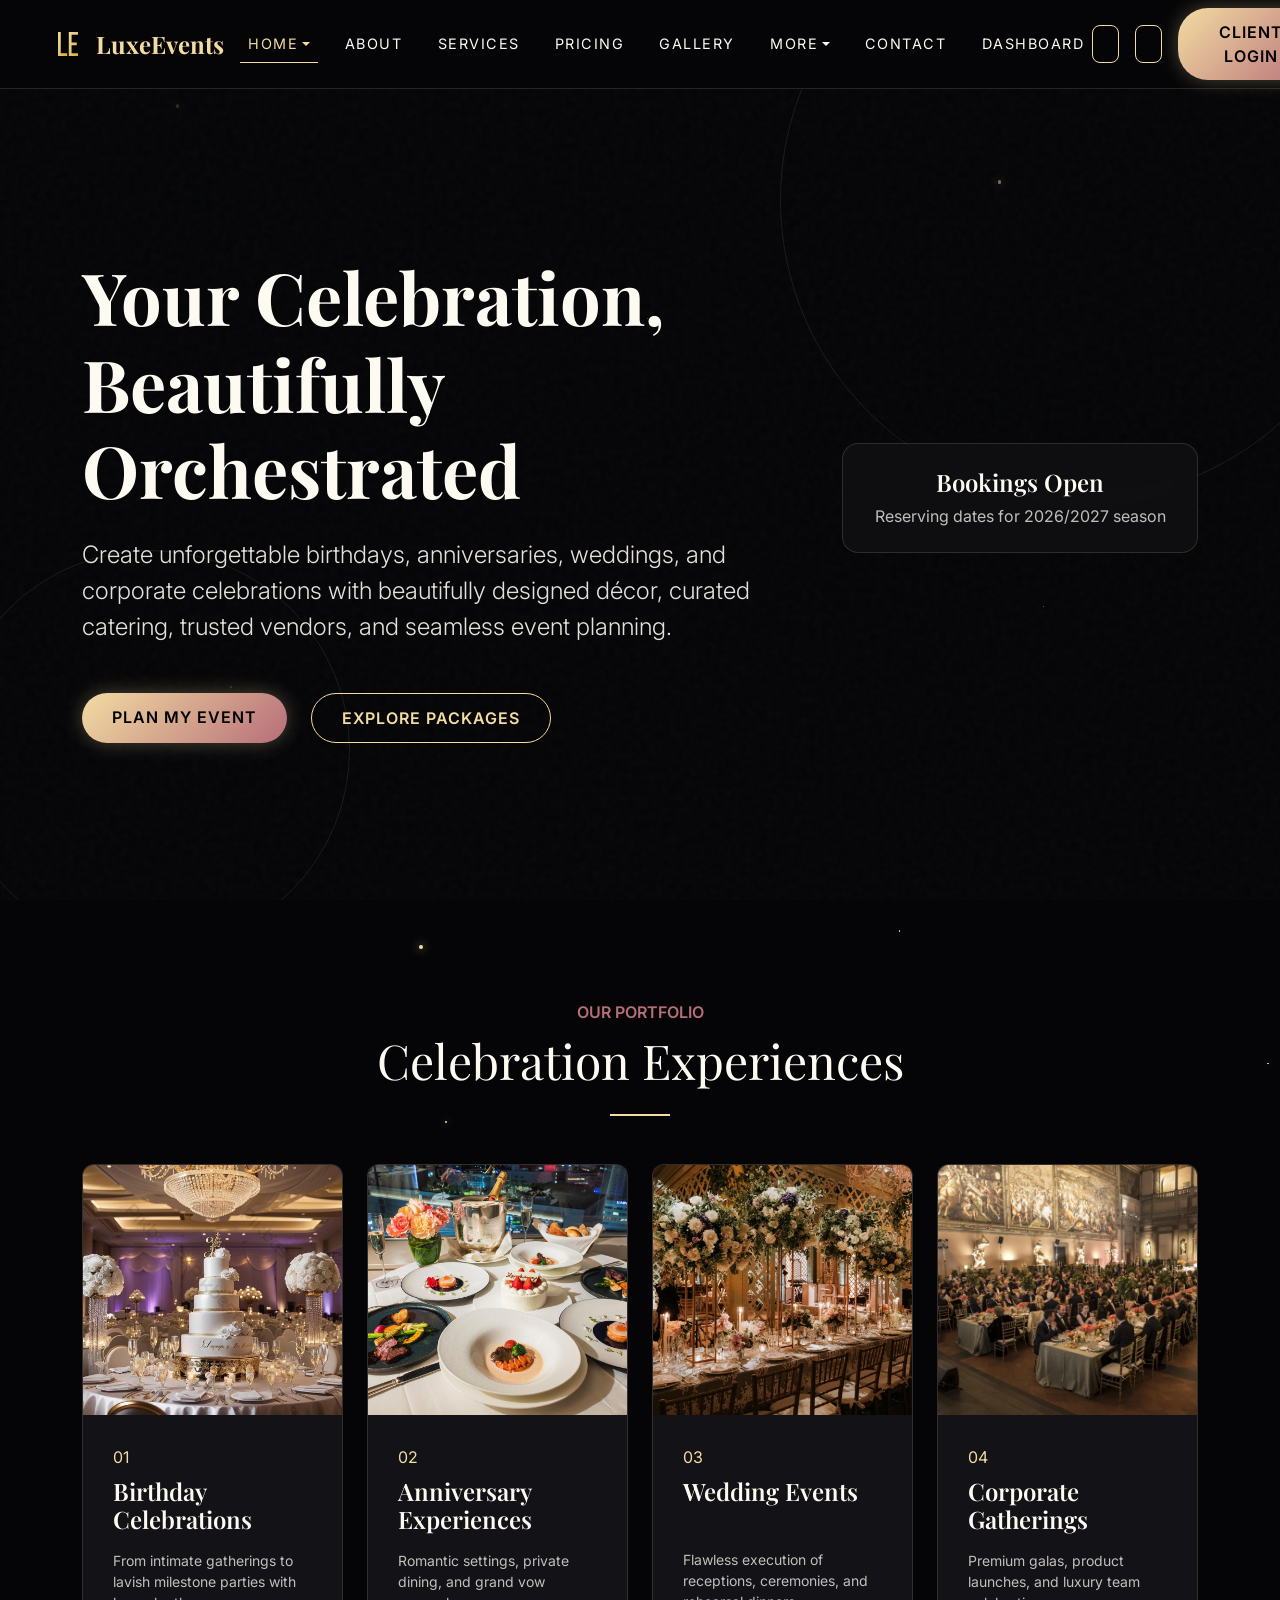
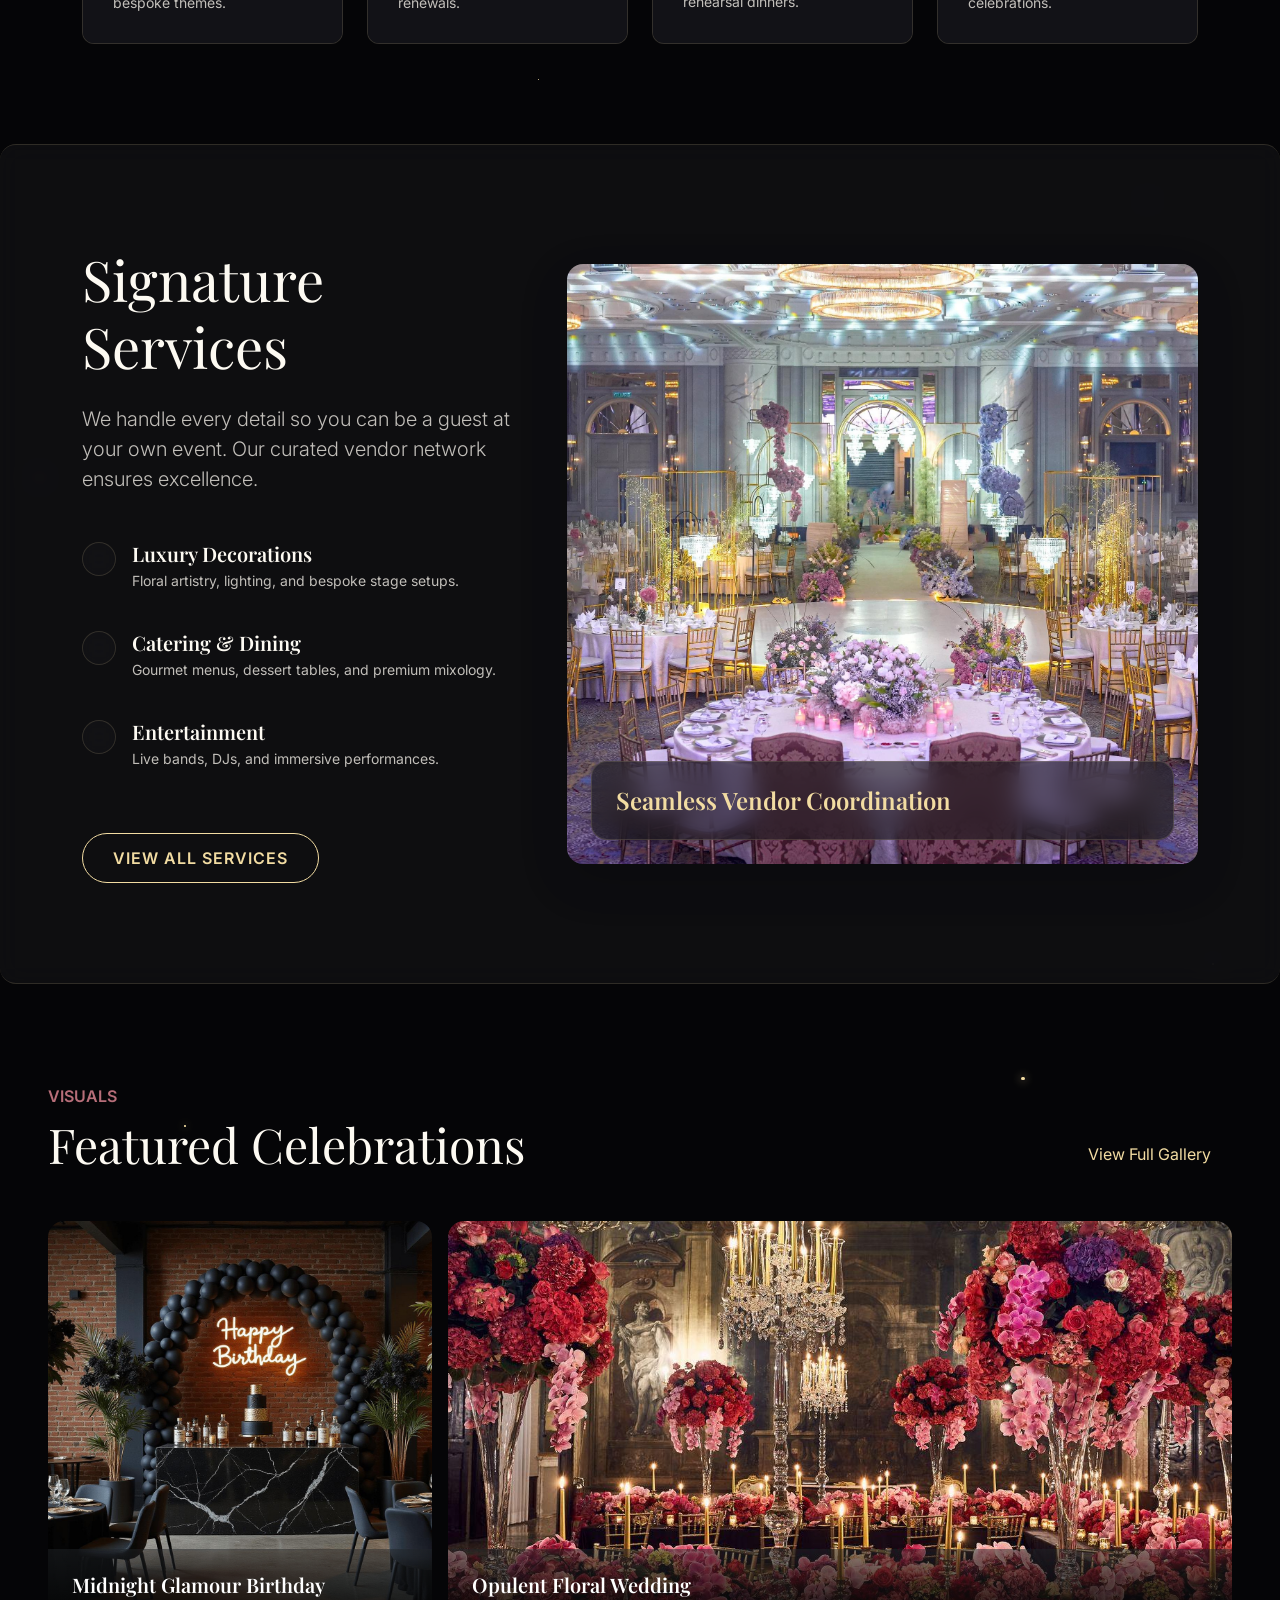
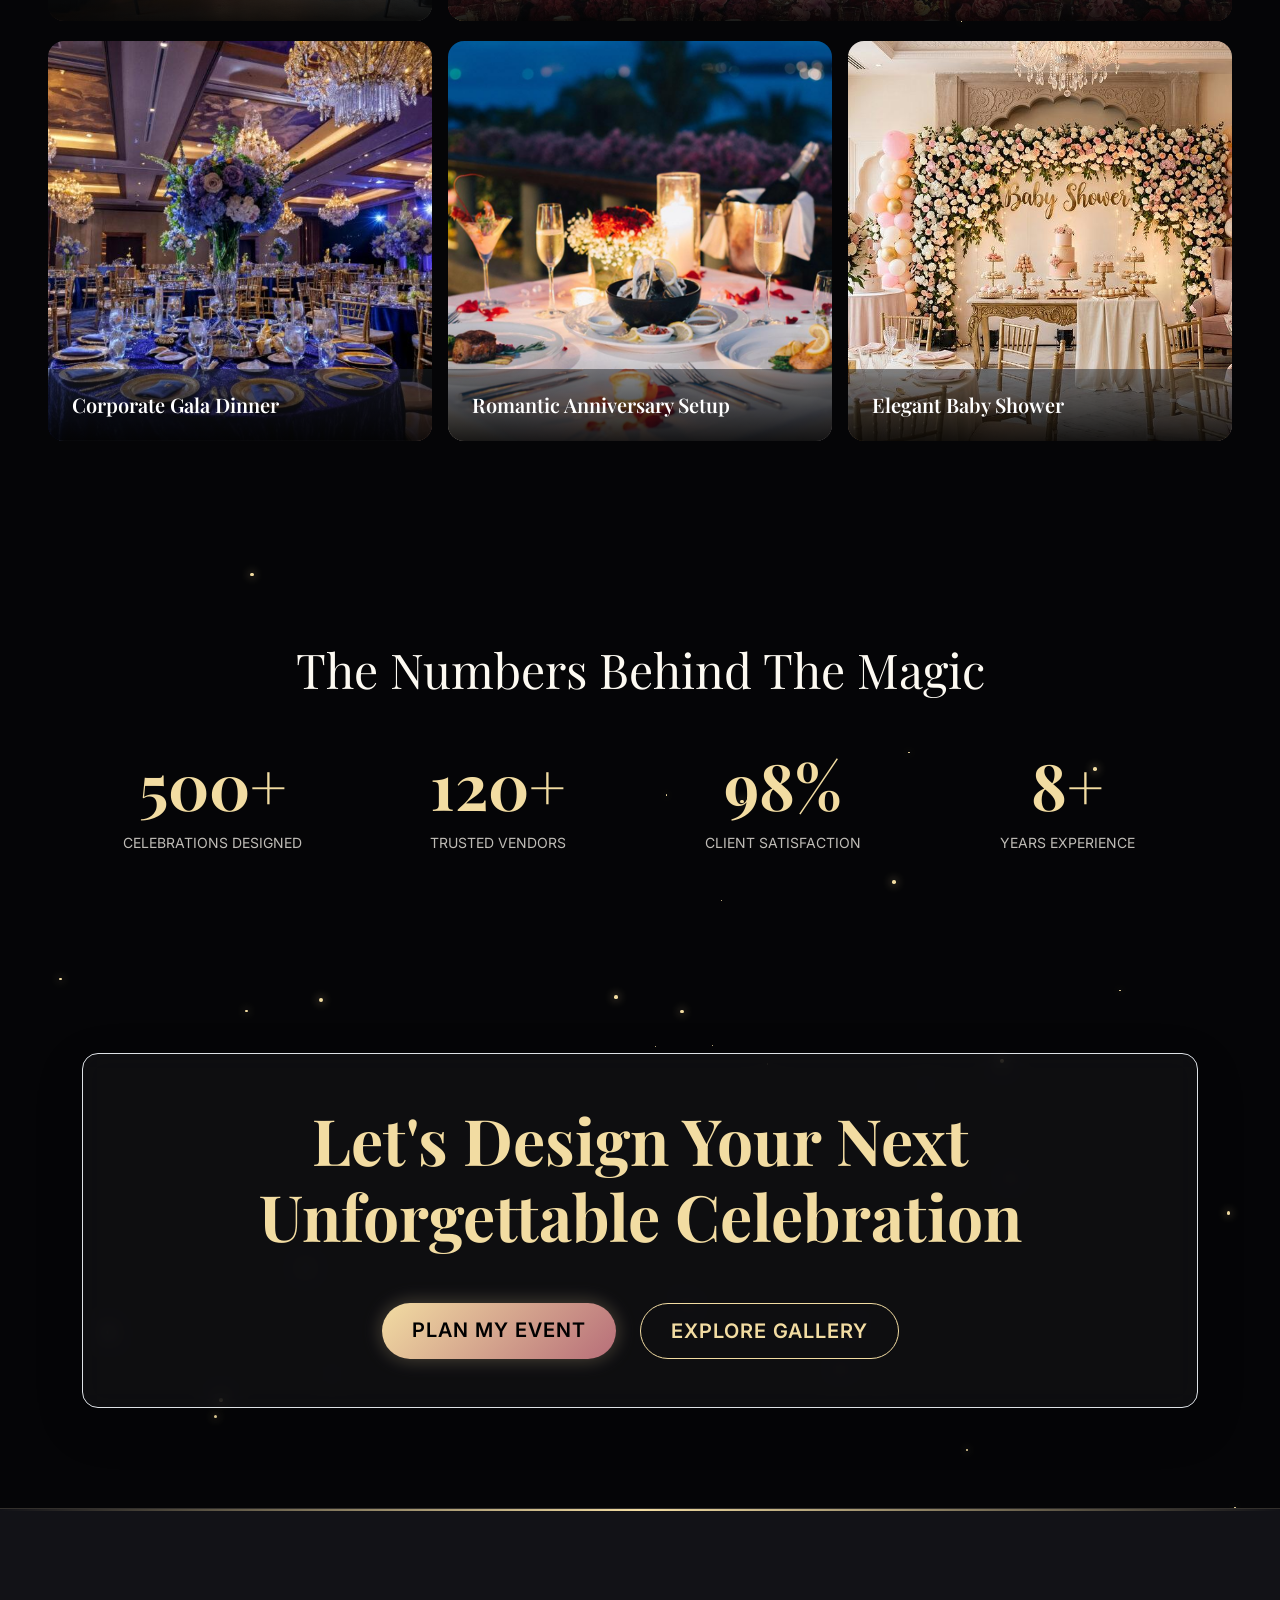
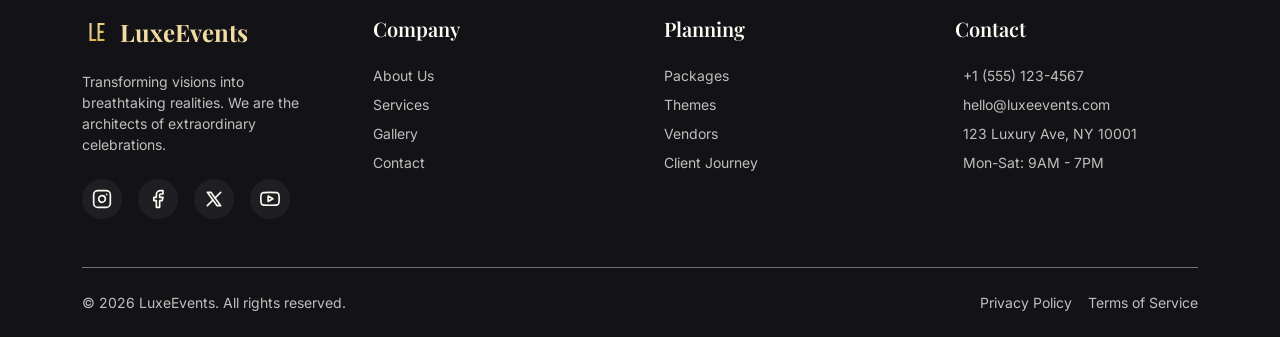
==== commit 1b6d59fa: "first commit" ====
--- a/index.html
+++ b/index.html
@@ -1,4 +1,4 @@
-<!DOCTYPE html>
+﻿<!DOCTYPE html>
 <html lang="en" dir="ltr">
 <head>
     <meta charset="UTF-8">
@@ -315,7 +315,7 @@
         <div class="container pt-5">
             <div class="row g-5 mb-5">
                 <div class="col-lg-3 col-md-6">
-                    <div class="d-flex align-items-center gap-2 mb-4"><img src="assets/images/website_logo.svg" alt="Logo" style="height: 30px; width: auto; border-radius: 4px;"><h4 class="text-gold mb-0" style="font-family: var(--font-heading);">LuxeEvents</h4></div>
+                    <div class="d-flex align-items-center gap-2 mb-4"><img src="assets/images/website_logo.svg" alt="Logo" style="height: 30px; width: auto; border-radius: 4px;"><h4 class="brand-name text-gold mb-0" style="font-family: var(--font-heading);">LuxeEvents</h4></div>
                     <p class="text-muted small pe-4">Transforming visions into breathtaking realities. We are the architects of extraordinary celebrations.</p>
                     <div class="d-flex gap-3 mt-4 align-items-center">
                         <a href="#" class="social-icon-link text-decoration-none" aria-label="Instagram">
--- a/assets/css/style.css
+++ b/assets/css/style.css
@@ -101,9 +101,22 @@
   color: var(--champagne-gold);
 }
 
+/* Navbar brand — no hover colour change */
+.navbar-brand:hover,
+.navbar-brand:focus {
+  color: var(--champagne-gold) !important;
+}
+
 /* Typography Utilities */
 .text-gold {
   color: var(--champagne-gold);
+}
+
+/* Brand name: consistent size across navbar, footer, auth & dashboard */
+.brand-name {
+  font-size: 1.5rem !important;
+  font-weight: 700 !important;
+  line-height: 1.2;
 }
 
 .text-rose {
@@ -217,6 +230,40 @@
 [data-theme="light"] .navbar-glass #themeToggle i,
 [data-theme="light"] .navbar-glass #rtlToggle i {
   color: #000000 !important;
+}
+
+/* ── Shared style: theme & RTL toggle buttons ─────────────────────────────
+   Both buttons get the same rectangular bordered box across ALL pages
+   (navbars, dashboard sidebar, login/register auth controls).            */
+#themeToggle,
+#rtlToggle,
+#sidebarThemeToggle {
+  display: inline-flex !important;
+  align-items: center;
+  justify-content: center;
+  width: 38px;
+  height: 38px;
+  border: 1.5px solid var(--champagne-gold) !important;
+  border-radius: 8px !important;
+  background: transparent !important;
+  color: var(--champagne-gold) !important;
+  transition: background 0.3s ease, box-shadow 0.3s ease;
+  padding: 0 !important;
+}
+
+#themeToggle:hover,
+#rtlToggle:hover,
+#sidebarThemeToggle:hover {
+  background: var(--champagne-gold-dim) !important;
+  box-shadow: 0 0 10px rgba(242, 220, 162, 0.3);
+}
+
+/* Light mode: border stays gold, icon turns dark for contrast */
+[data-theme="light"] #themeToggle,
+[data-theme="light"] #rtlToggle,
+[data-theme="light"] #sidebarThemeToggle {
+  border-color: var(--champagne-gold) !important;
+  color: #4a3800 !important;
 }
 
 /* Buttons */
@@ -677,6 +724,17 @@
   background: linear-gradient(to right, #d4af37, #fff, #d4af37);
   -webkit-background-clip: text;
   background-clip: text;
+}
+
+/* Inner-page heroes (About, Services, Pricing, Gallery, Contact, Themes, Vendors, Journey)
+   — text must be dark in light mode because background turns cream */
+[data-theme="light"] header.position-relative h1.text-white,
+[data-theme="light"] header.position-relative h1.text-ivory {
+  color: #050507 !important;
+}
+
+[data-theme="light"] header.position-relative .text-rose {
+  color: var(--ruby-red) !important;
 }
 
 /* Scroll to Top Button */
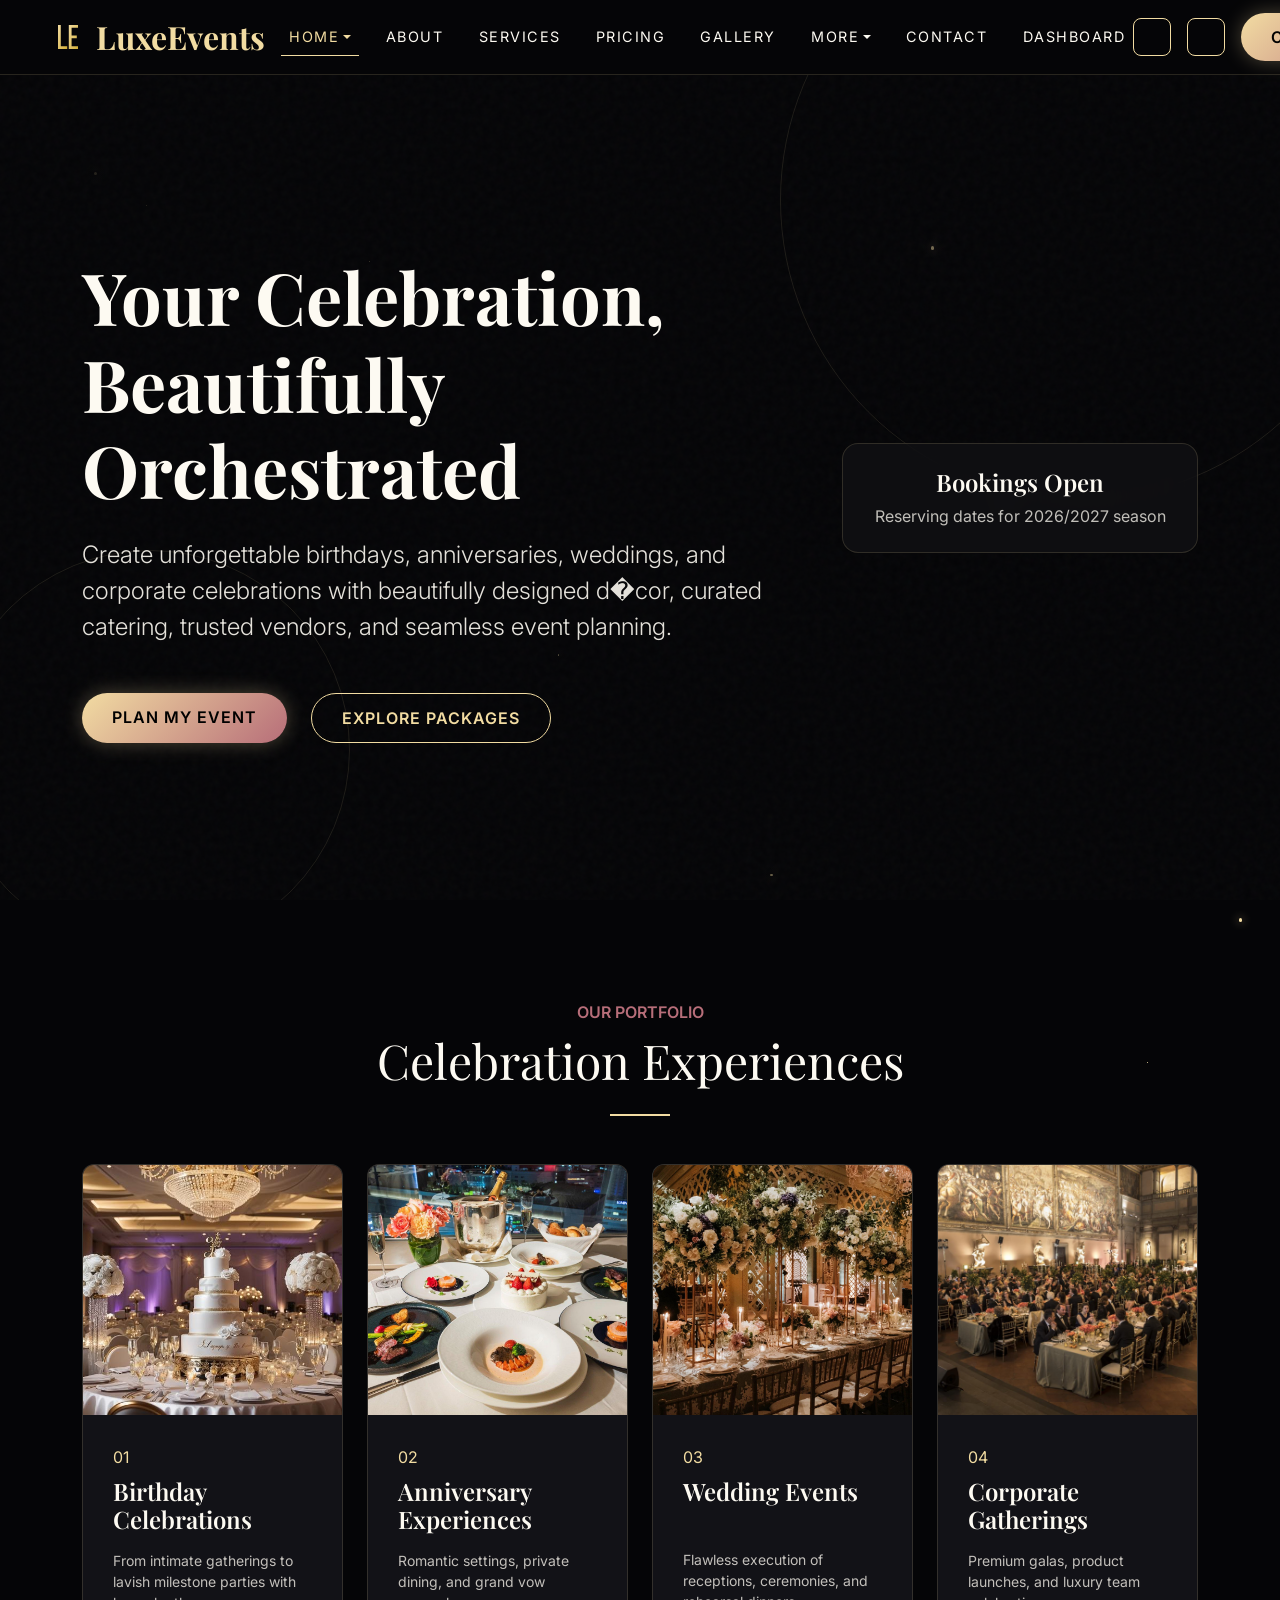
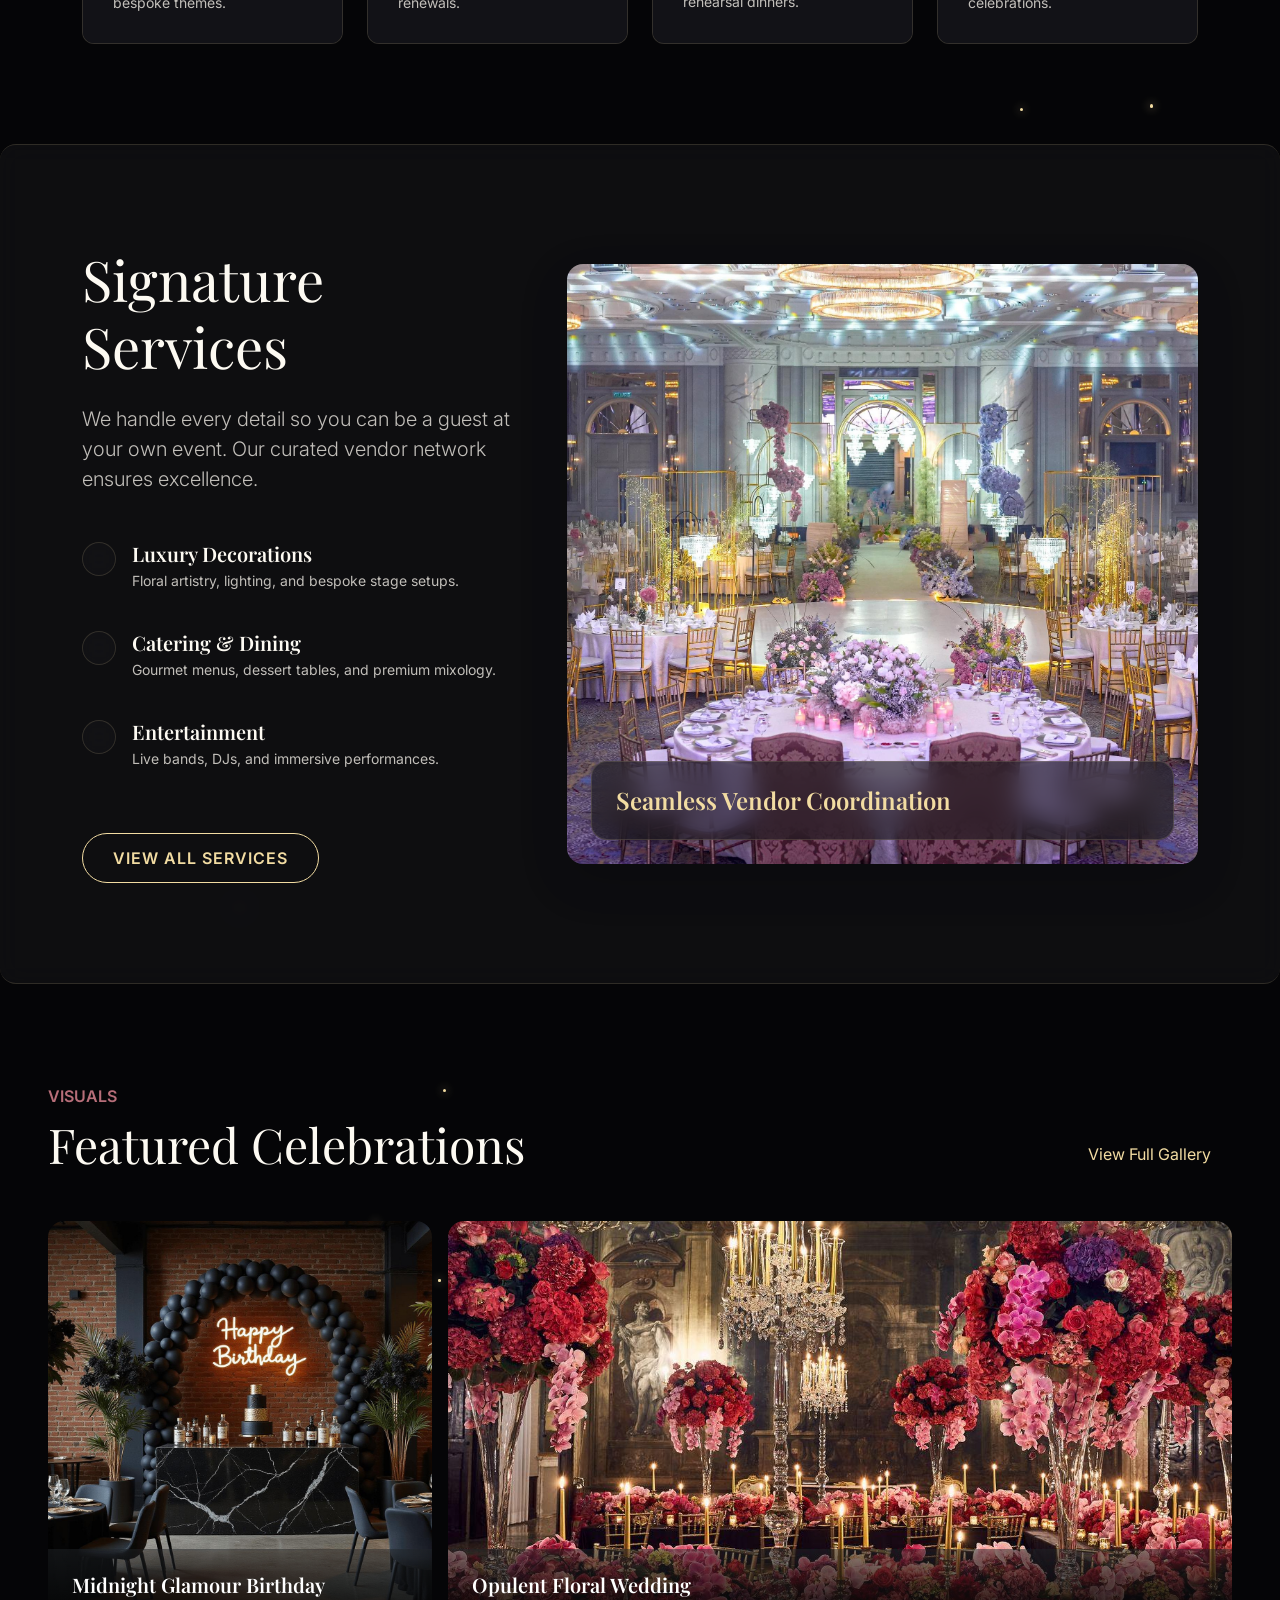
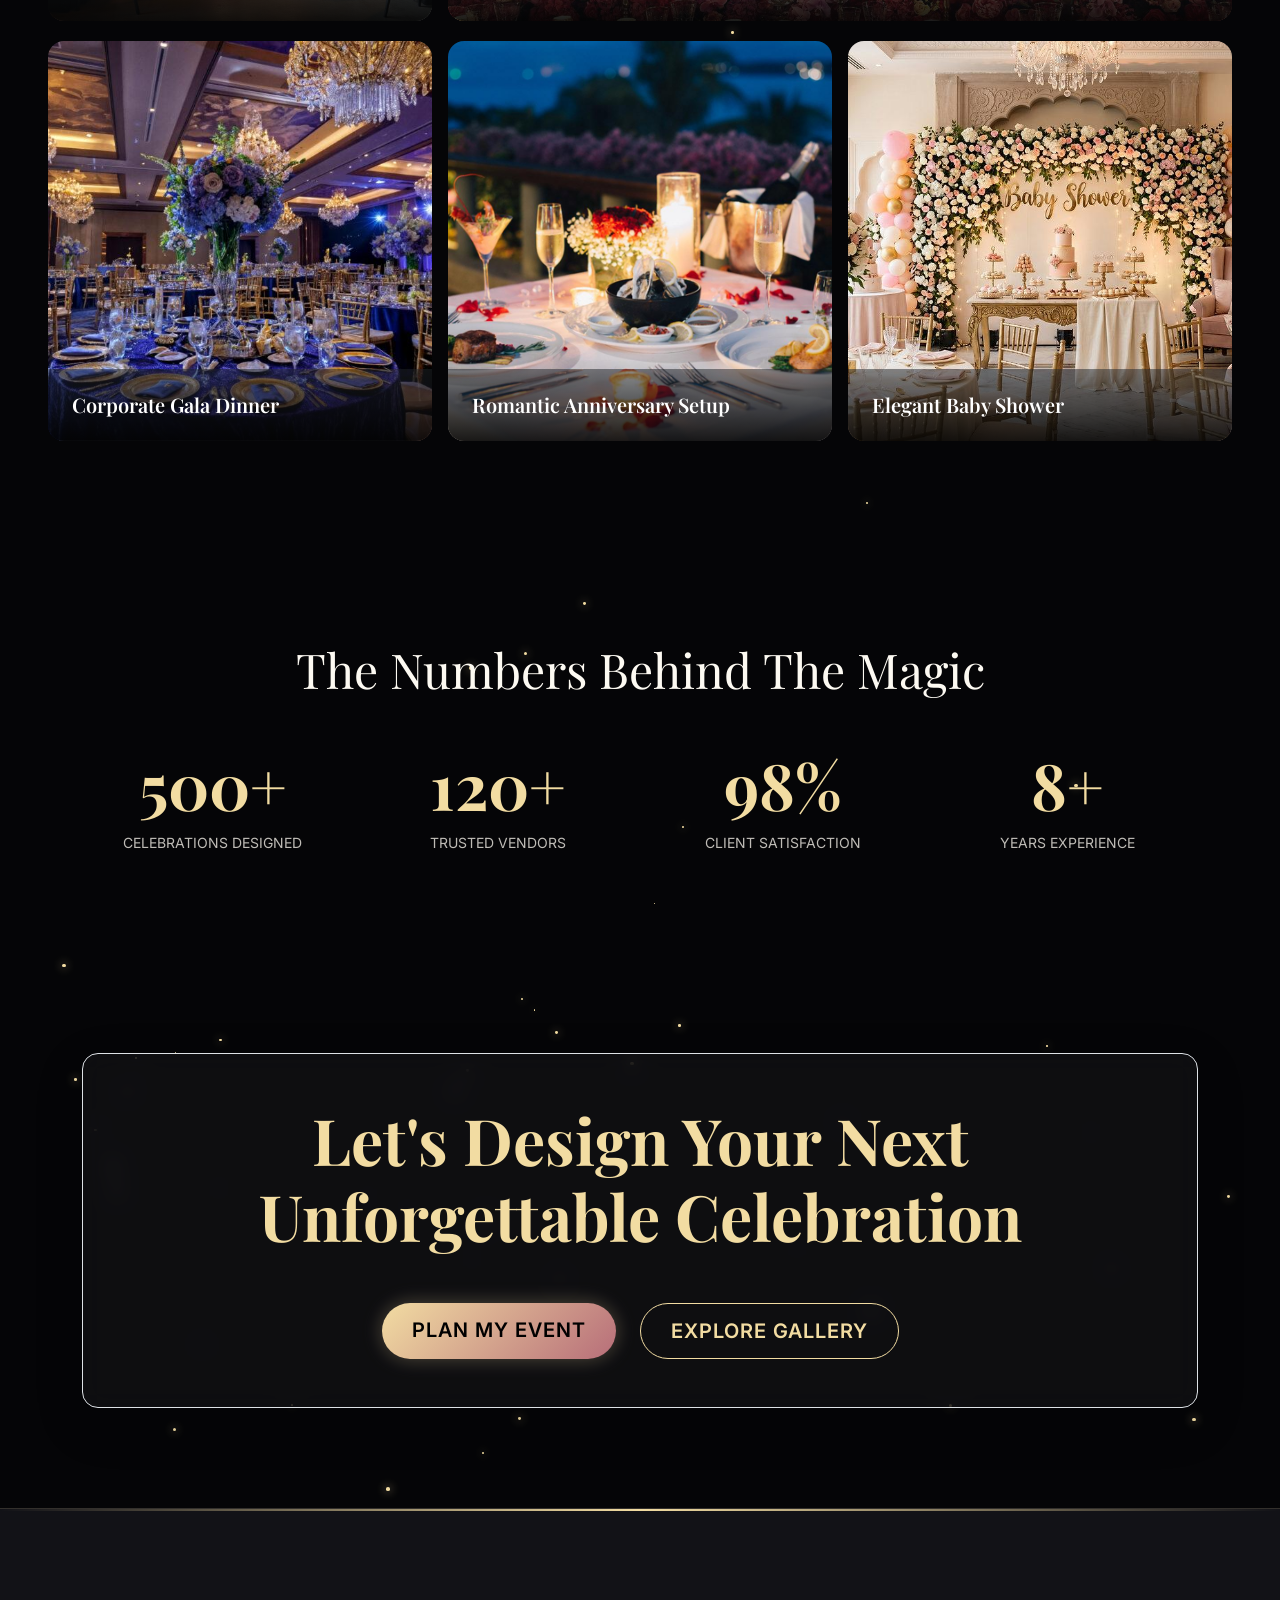
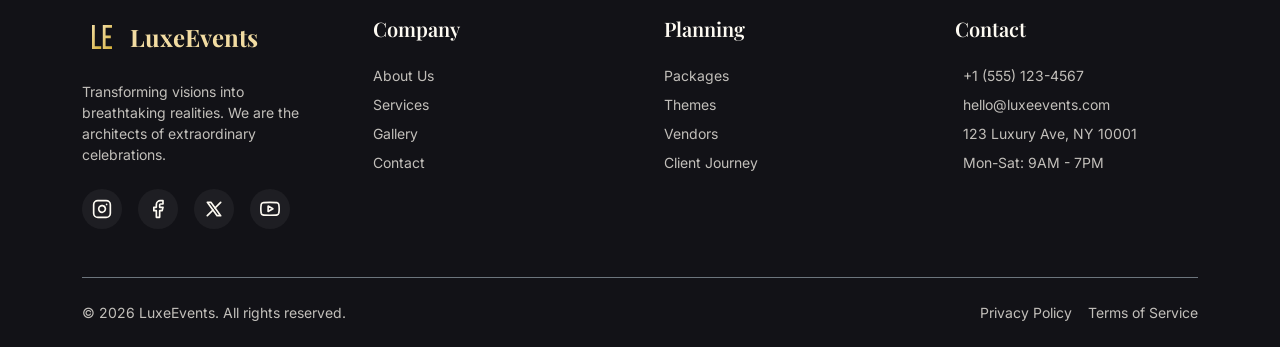
==== commit c47b9b3b: "third commit" ====
--- a/index.html
+++ b/index.html
@@ -1,4 +1,4 @@
-﻿<!DOCTYPE html>
+<!DOCTYPE html>
 <html lang="en" dir="ltr">
 <head>
     <meta charset="UTF-8">
@@ -24,7 +24,7 @@
         <!-- Navigation -->
     <nav class="navbar navbar-expand-xl navbar-dark navbar-glass">
         <div class="container-fluid px-4 px-lg-5">
-            <a class="navbar-brand text-gold fs-4 fw-bold d-flex align-items-center gap-2" href="index.html" style="font-family: var(--font-heading);"><img src="assets/images/website_logo.svg" alt="Logo" style="height: 40px; width: auto; border-radius: 8px;">LuxeEvents</a>
+            <a class="navbar-brand text-gold fs-2 fw-bold d-flex align-items-center gap-2" href="index.html" style="font-family: var(--font-heading);"><img src="assets/images/website_logo.svg" alt="Logo" style="height: 40px; width: auto; border-radius: 8px;">LuxeEvents</a>
             <button class="navbar-toggler border-0 shadow-none" type="button" data-bs-toggle="collapse" data-bs-target="#mainNav">
                 <i data-lucide="menu" class="text-gold"></i>
             </button>
@@ -75,7 +75,7 @@
                 <div class="col-lg-8 reveal-up active">
                     <h1 class="display-2 fw-bold mb-4 text-ivory">Your Celebration, <br>Beautifully Orchestrated</h1>
                     <p class="lead mb-5 fs-4 text-ivory" style="max-width: 700px; opacity: 0.9;">
-                        Create unforgettable birthdays, anniversaries, weddings, and corporate celebrations with beautifully designed décor, curated catering, trusted vendors, and seamless event planning.
+                        Create unforgettable birthdays, anniversaries, weddings, and corporate celebrations with beautifully designed d�cor, curated catering, trusted vendors, and seamless event planning.
                     </p>
                     <div class="d-flex flex-column flex-sm-row gap-4 justify-content-center justify-content-lg-start">
                         <!-- Centered alignment rule applied conditionally in CSS if needed, but flex handles it for mobile here automatically -->
@@ -315,7 +315,7 @@
         <div class="container pt-5">
             <div class="row g-5 mb-5">
                 <div class="col-lg-3 col-md-6">
-                    <div class="d-flex align-items-center gap-2 mb-4"><img src="assets/images/website_logo.svg" alt="Logo" style="height: 30px; width: auto; border-radius: 4px;"><h4 class="brand-name text-gold mb-0" style="font-family: var(--font-heading);">LuxeEvents</h4></div>
+                    <div class="d-flex align-items-center gap-2 mb-4"><img src="assets/images/website_logo.svg" alt="Logo" style="height: 40px; width: auto; border-radius: 8px;"><span class="brand-name text-gold fs-2 fw-bold mb-0" style="font-family: var(--font-heading);">LuxeEvents</span></div>
                     <p class="text-muted small pe-4">Transforming visions into breathtaking realities. We are the architects of extraordinary celebrations.</p>
                     <div class="d-flex gap-3 mt-4 align-items-center">
                         <a href="#" class="social-icon-link text-decoration-none" aria-label="Instagram">
@@ -386,3 +386,5 @@
     </script>
 </body>
 </html>
+
+
--- a/assets/css/style.css
+++ b/assets/css/style.css
@@ -276,6 +276,8 @@
   font-weight: 600;
   text-transform: uppercase;
   letter-spacing: 1px;
+  white-space: nowrap;
+  max-width: 100%;
   position: relative;
   overflow: hidden;
   z-index: 1;
@@ -303,6 +305,16 @@
   transform: translateY(-2px);
   box-shadow: 0 5px 25px rgba(242, 220, 162, 0.5);
   color: #000;
+}
+
+/* Mobile: scale down CTA button to fit narrow containers */
+@media (max-width: 575.98px) {
+  .btn-primary-luxury,
+  .btn-primary-luxury.btn-lg {
+    padding: 10px 20px;
+    font-size: 0.78rem;
+    letter-spacing: 0.5px;
+  }
 }
 
 .btn-outline-luxury {
